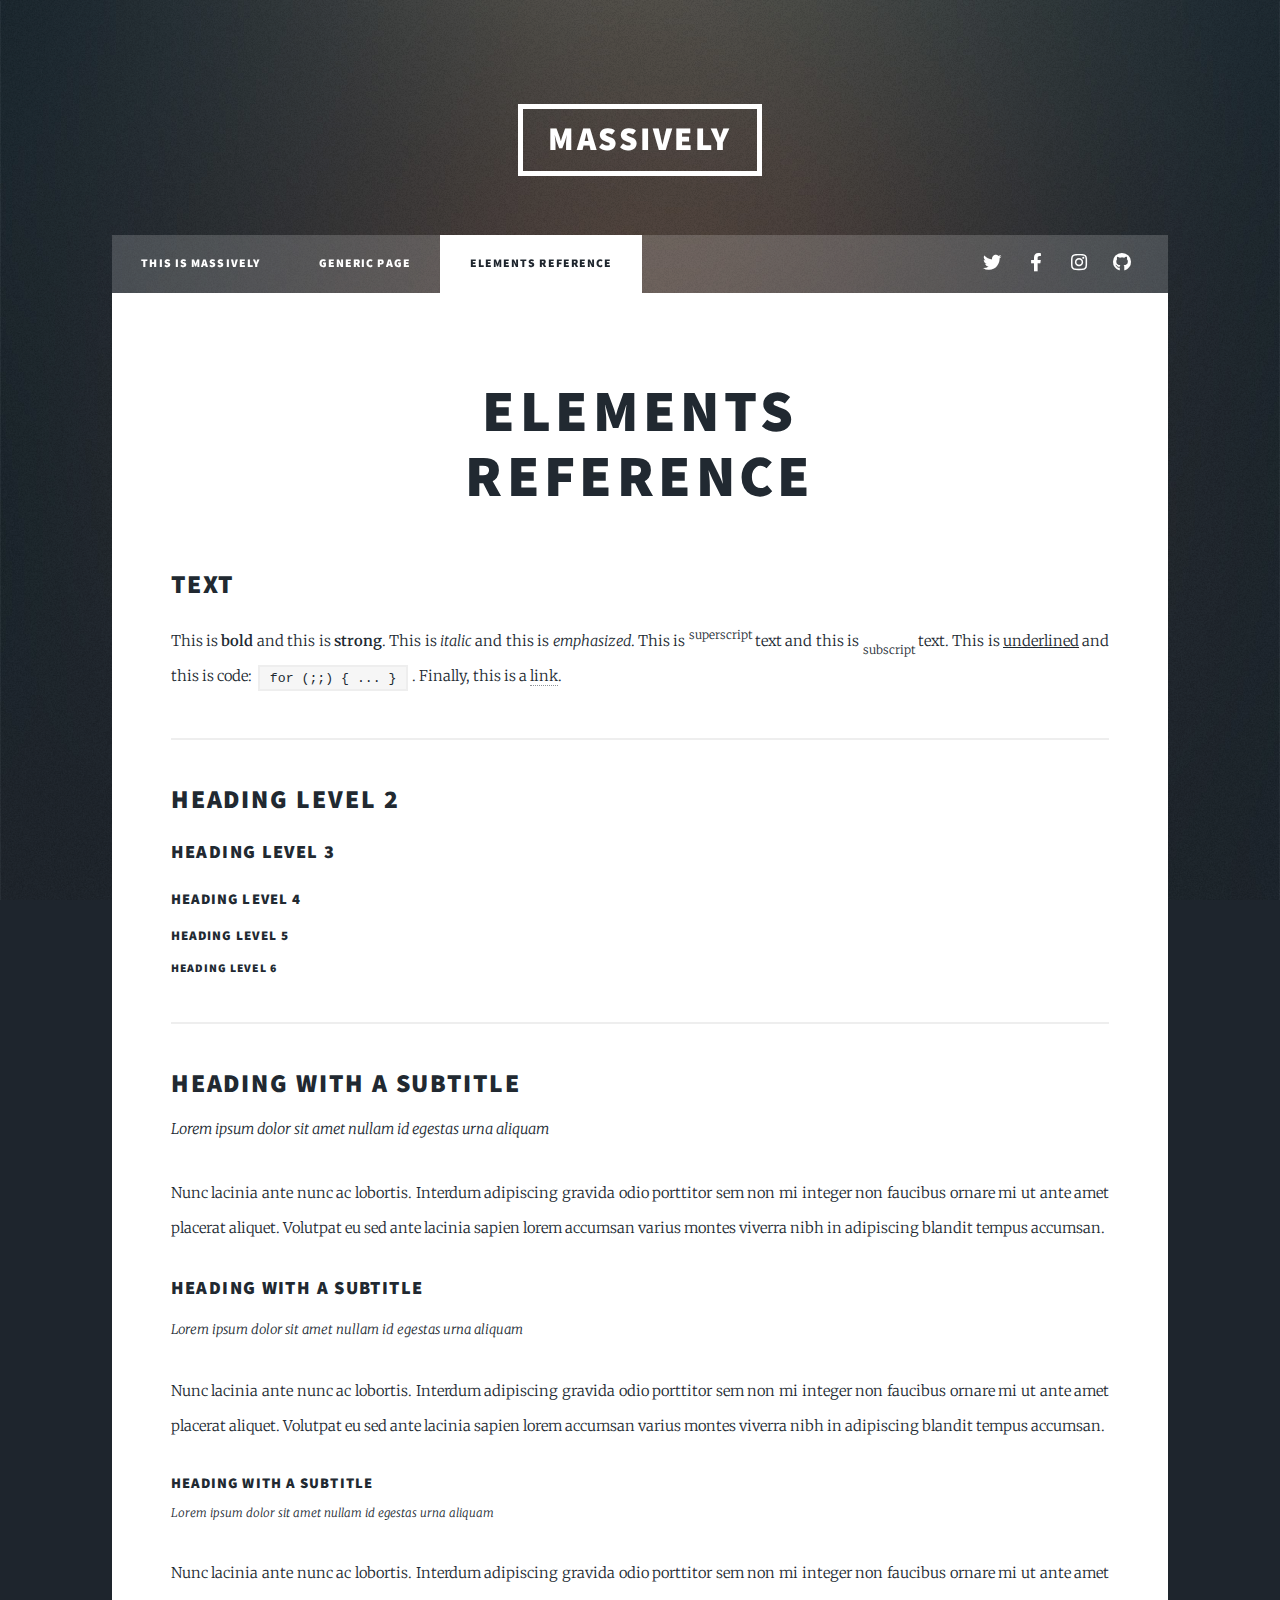
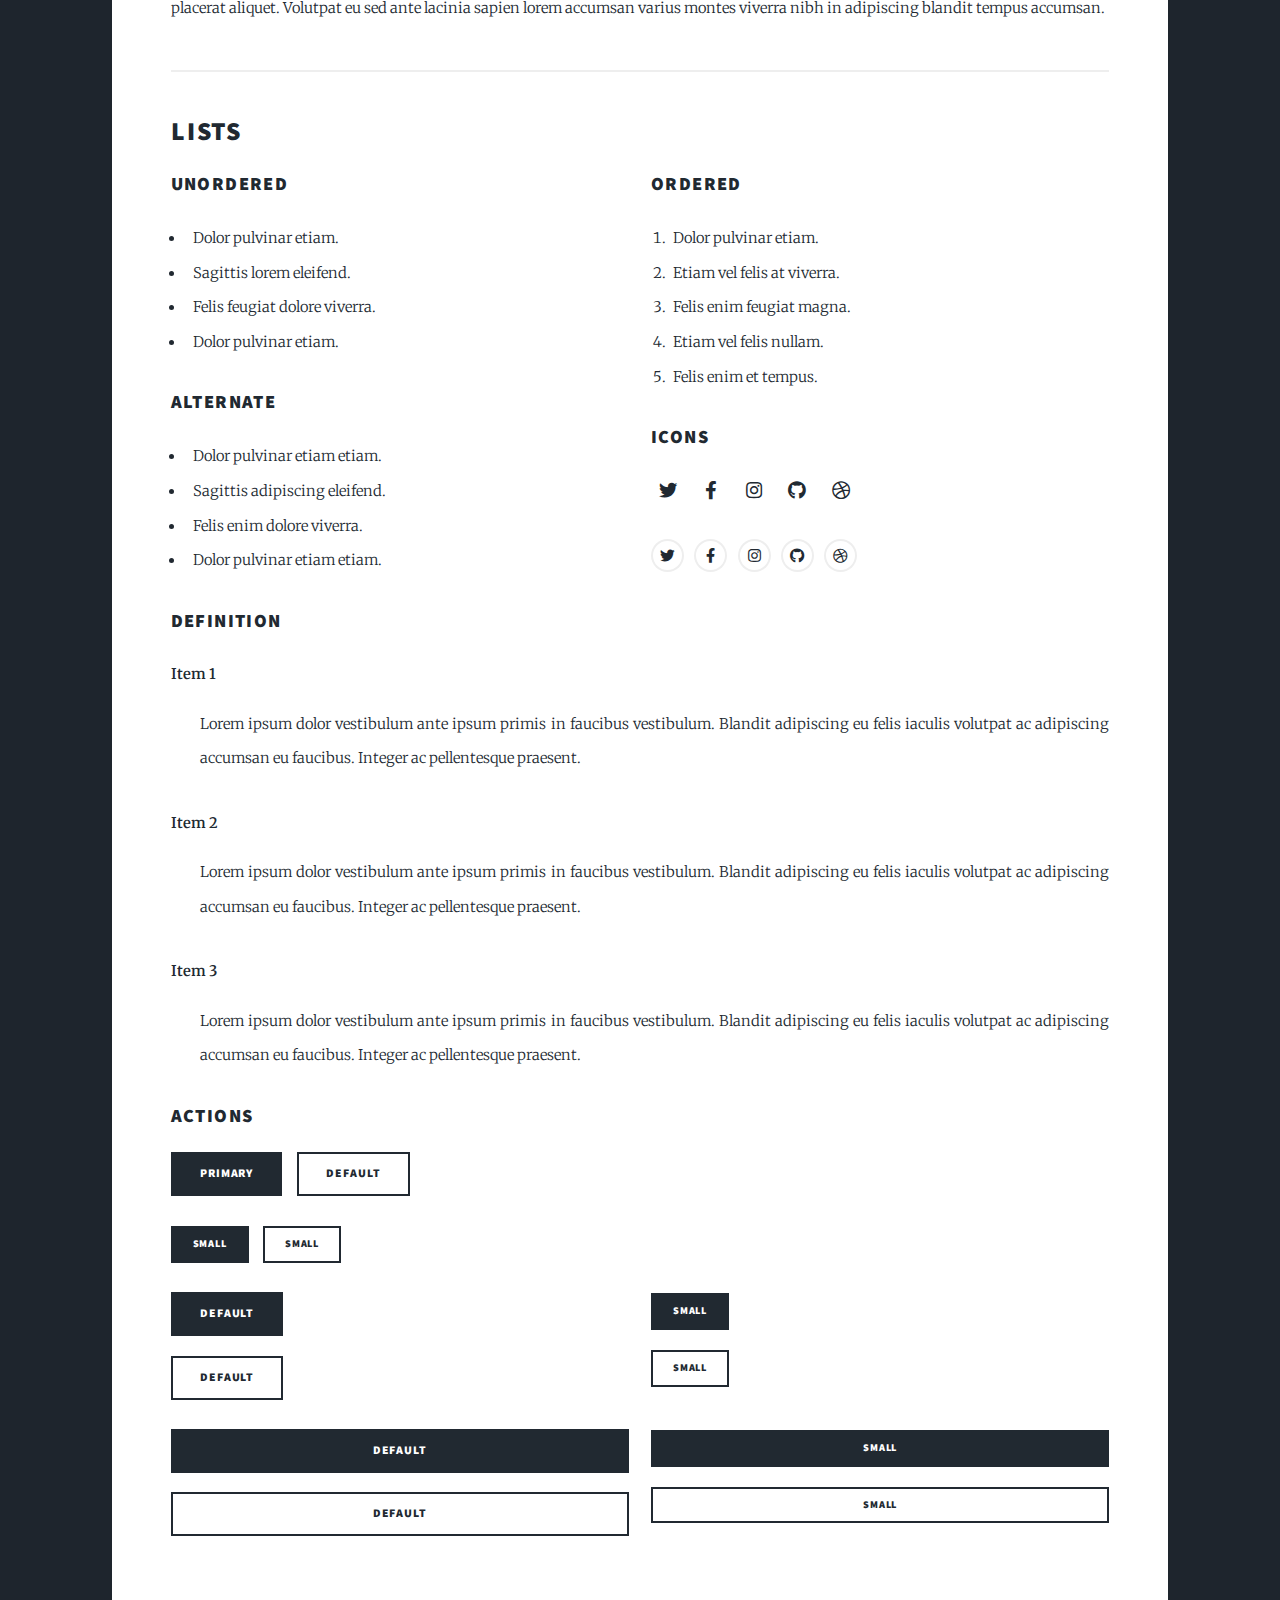
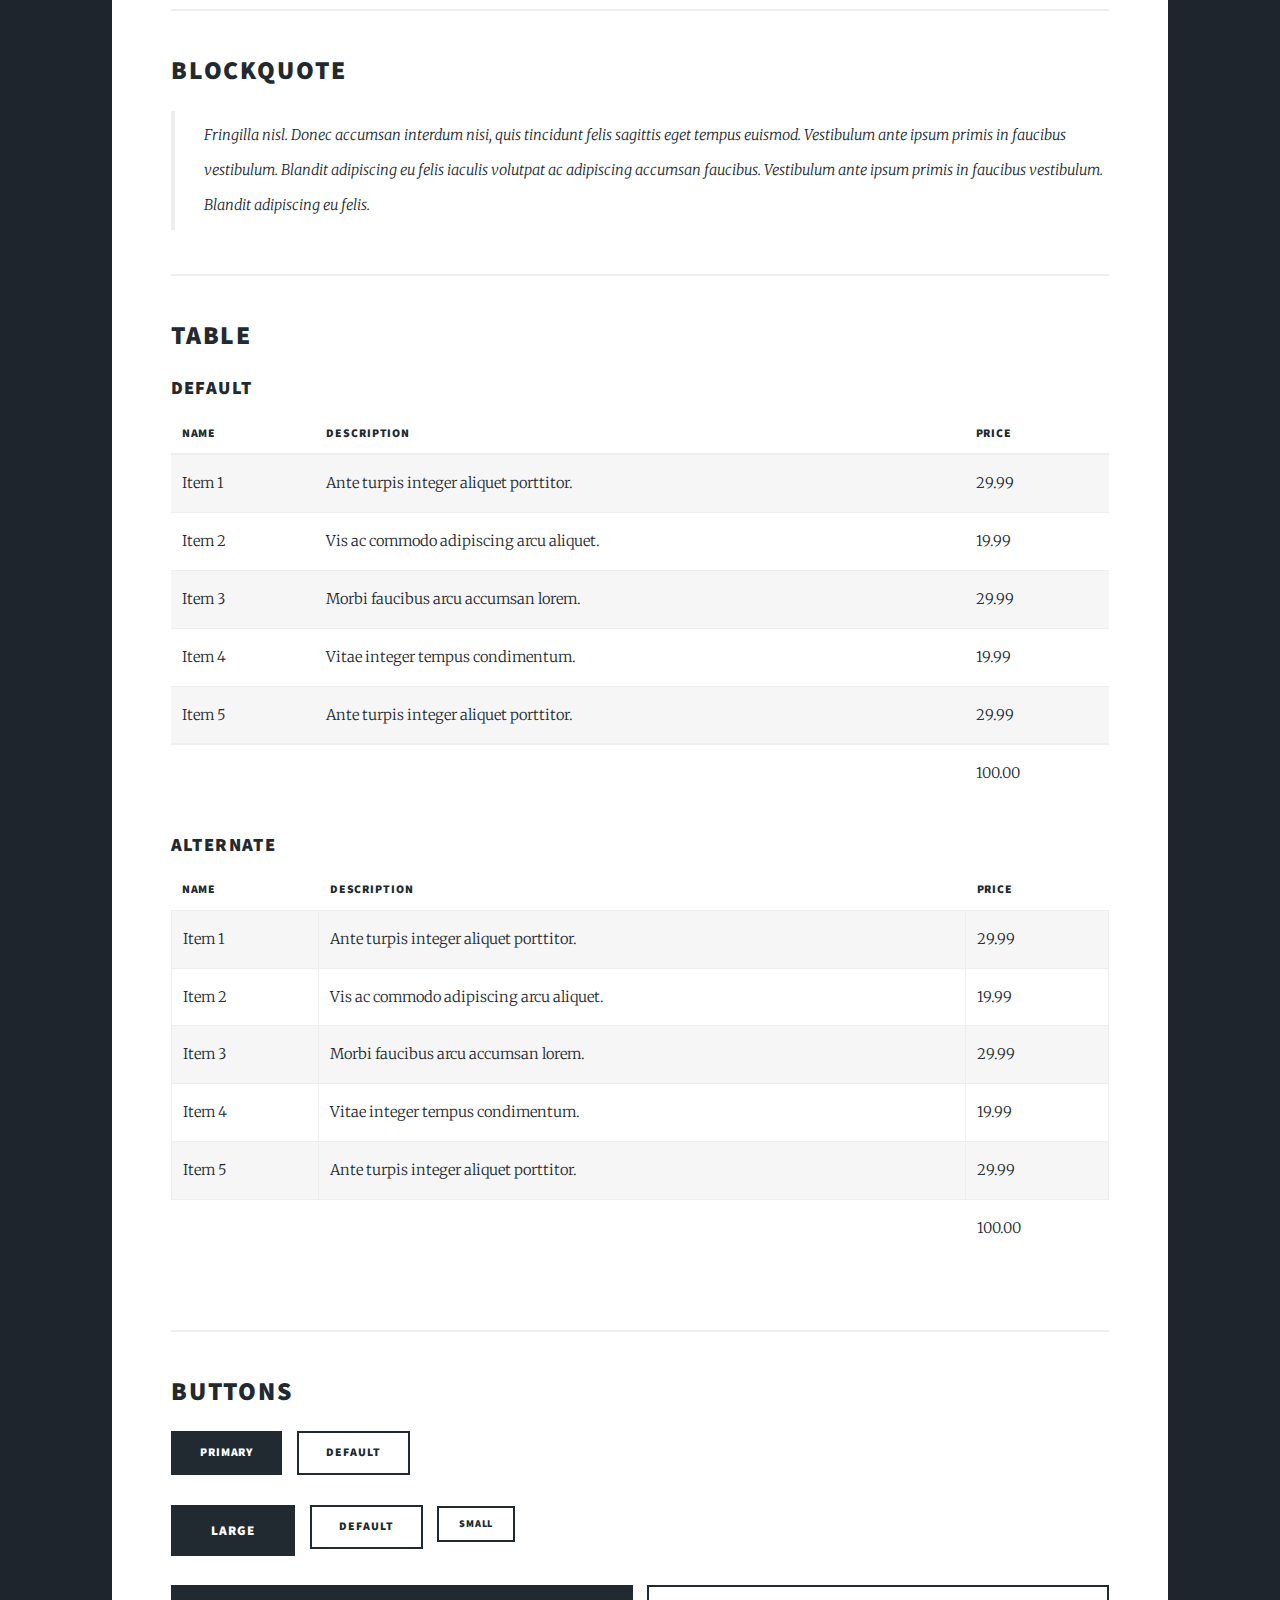
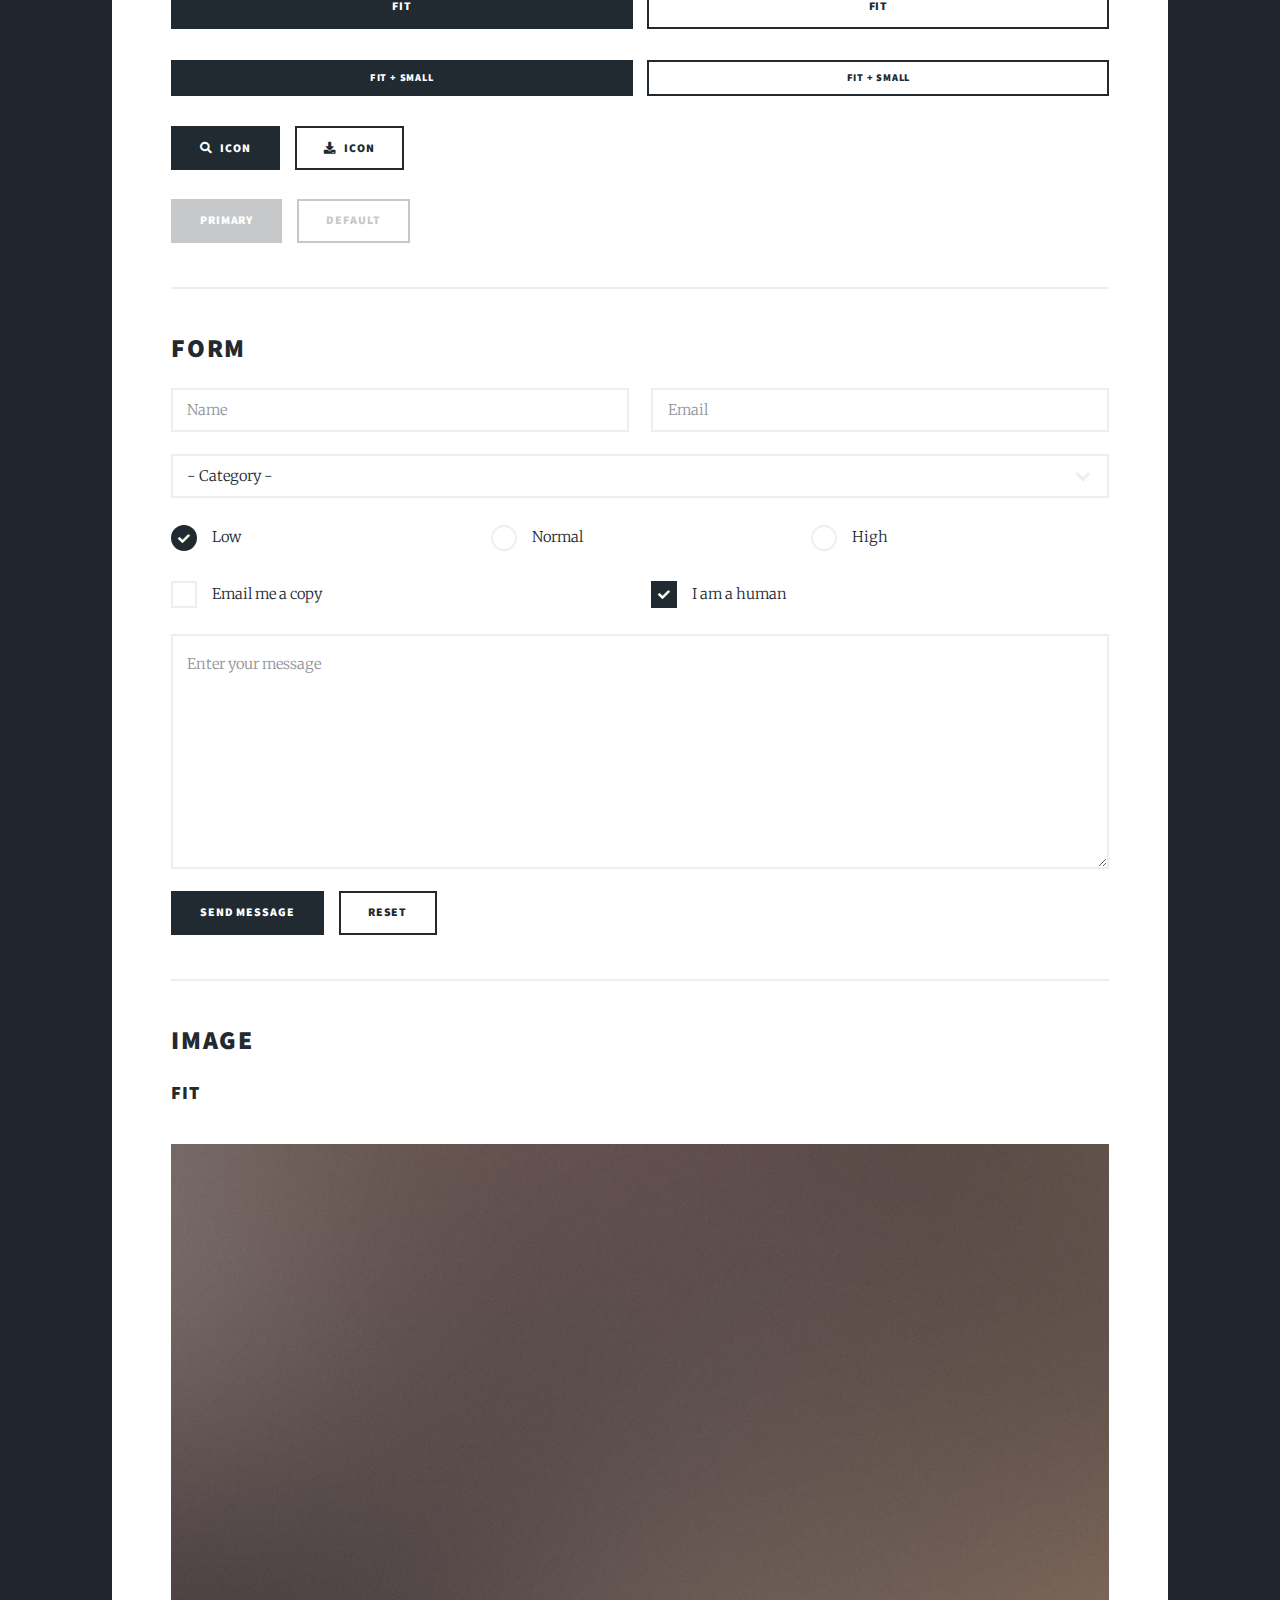
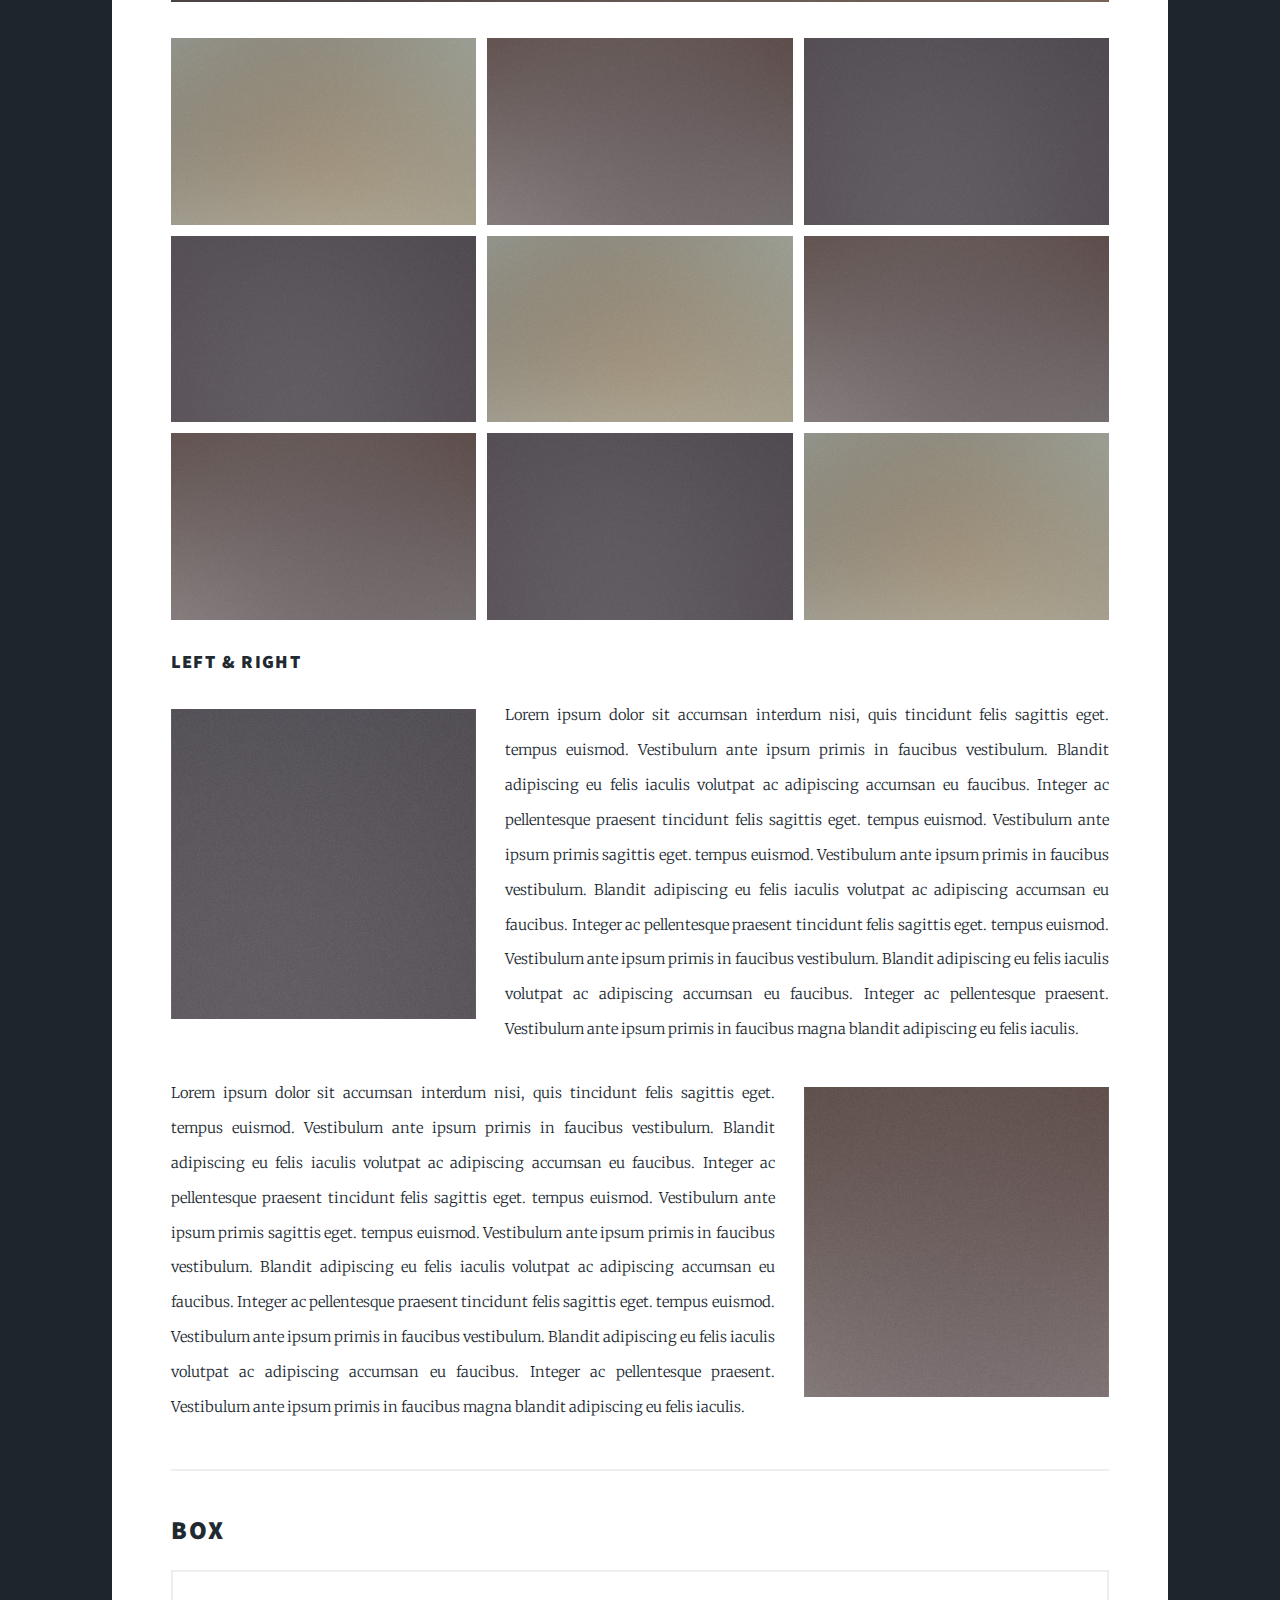
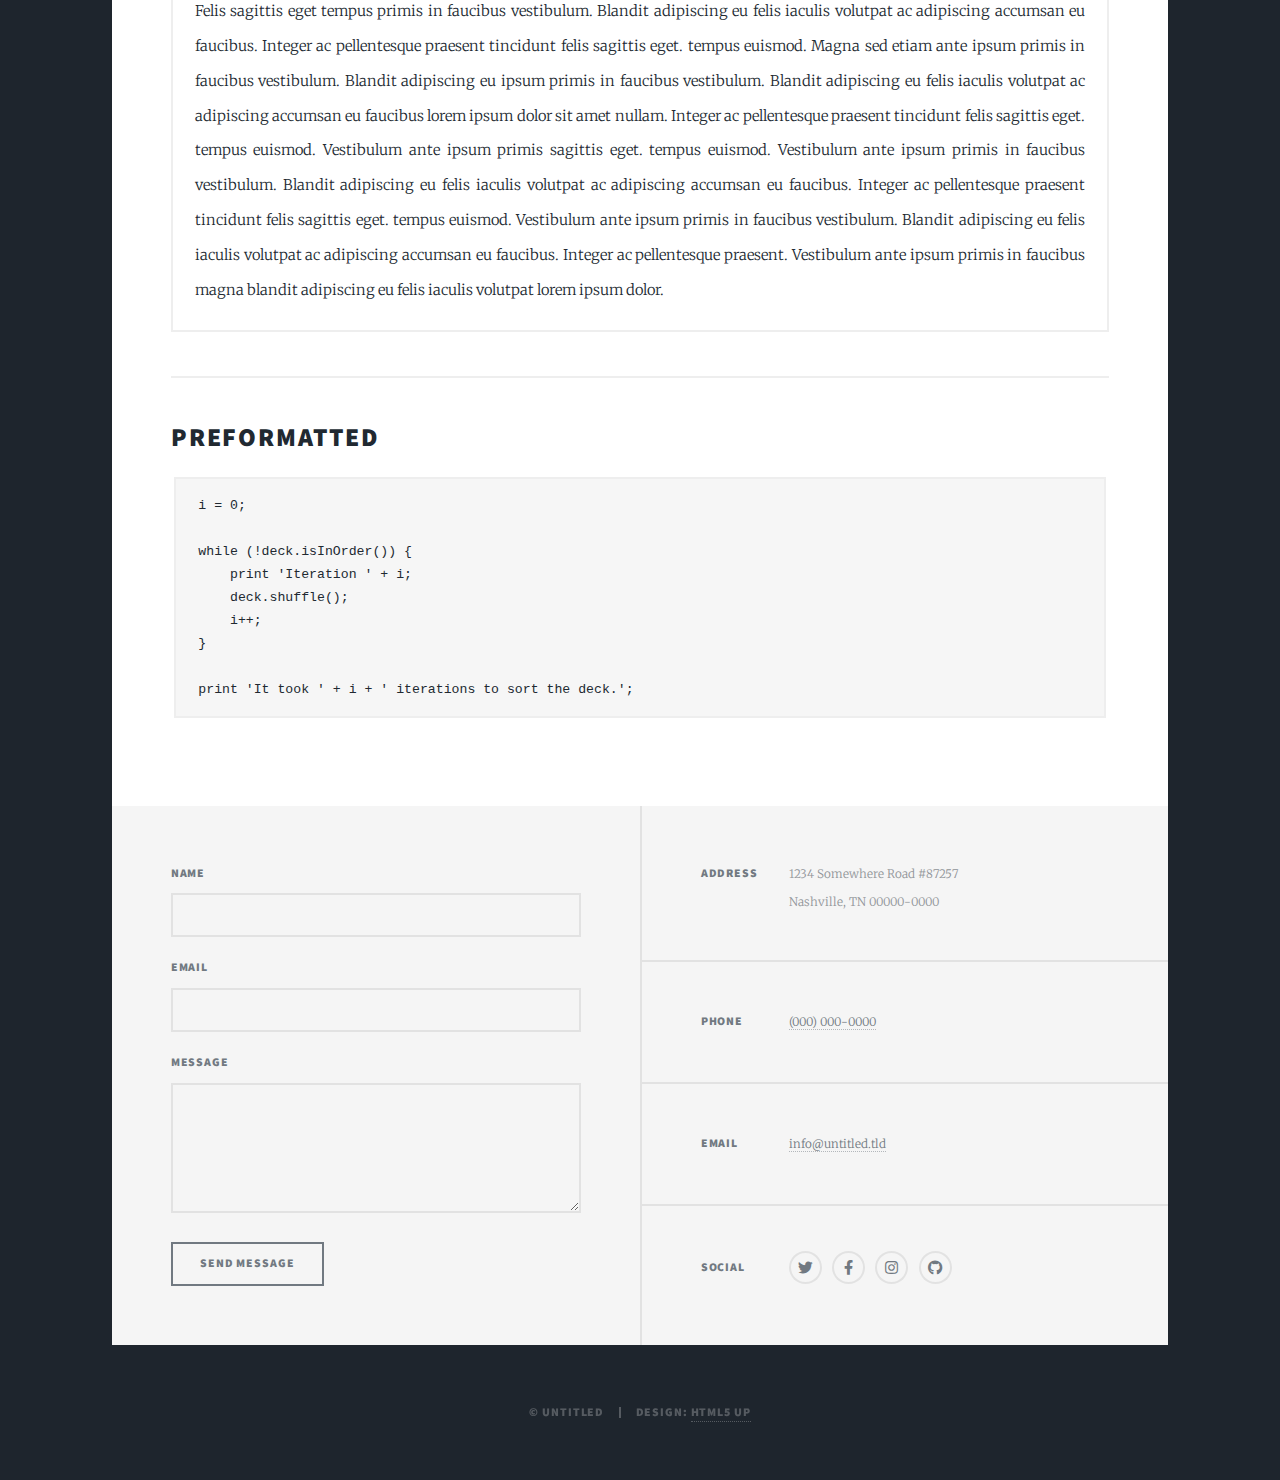
==== elements.html @ 56e0526f "Original commit" ====
<!DOCTYPE HTML>
<!--
	Massively by HTML5 UP
	html5up.net | @ajlkn
	Free for personal and commercial use under the CCA 3.0 license (html5up.net/license)
-->
<html>
	<head>
		<title>Elements Reference - Massively by HTML5 UP</title>
		<meta charset="utf-8" />
		<meta name="viewport" content="width=device-width, initial-scale=1, user-scalable=no" />
		<link rel="stylesheet" href="assets/css/main.css" />
		<noscript><link rel="stylesheet" href="assets/css/noscript.css" /></noscript>
	</head>
	<body class="is-preload">

		<!-- Wrapper -->
			<div id="wrapper">

				<!-- Header -->
					<header id="header">
						<a href="index.html" class="logo">Massively</a>
					</header>

				<!-- Nav -->
					<nav id="nav">
						<ul class="links">
							<li><a href="index.html">This is Massively</a></li>
							<li><a href="generic.html">Generic Page</a></li>
							<li class="active"><a href="elements.html">Elements Reference</a></li>
						</ul>
						<ul class="icons">
							<li><a href="#" class="icon brands fa-twitter"><span class="label">Twitter</span></a></li>
							<li><a href="#" class="icon brands fa-facebook-f"><span class="label">Facebook</span></a></li>
							<li><a href="#" class="icon brands fa-instagram"><span class="label">Instagram</span></a></li>
							<li><a href="#" class="icon brands fa-github"><span class="label">GitHub</span></a></li>
						</ul>
					</nav>

				<!-- Main -->
					<div id="main">

						<!-- Post -->
							<section class="post">
								<header class="major">
									<h1>Elements<br />
									Reference</h1>
								</header>

								<!-- Text stuff -->
									<h2>Text</h2>
									<p>This is <b>bold</b> and this is <strong>strong</strong>. This is <i>italic</i> and this is <em>emphasized</em>.
									This is <sup>superscript</sup> text and this is <sub>subscript</sub> text.
									This is <u>underlined</u> and this is code: <code>for (;;) { ... }</code>.
									Finally, this is a <a href="#">link</a>.</p>
									<hr />
									<h2>Heading Level 2</h2>
									<h3>Heading Level 3</h3>
									<h4>Heading Level 4</h4>
									<h5>Heading Level 5</h5>
									<h6>Heading Level 6</h6>
									<hr />
									<header>
										<h2>Heading with a Subtitle</h2>
										<p>Lorem ipsum dolor sit amet nullam id egestas urna aliquam</p>
									</header>
									<p>Nunc lacinia ante nunc ac lobortis. Interdum adipiscing gravida odio porttitor sem non mi integer non faucibus ornare mi ut ante amet placerat aliquet. Volutpat eu sed ante lacinia sapien lorem accumsan varius montes viverra nibh in adipiscing blandit tempus accumsan.</p>
									<header>
										<h3>Heading with a Subtitle</h3>
										<p>Lorem ipsum dolor sit amet nullam id egestas urna aliquam</p>
									</header>
									<p>Nunc lacinia ante nunc ac lobortis. Interdum adipiscing gravida odio porttitor sem non mi integer non faucibus ornare mi ut ante amet placerat aliquet. Volutpat eu sed ante lacinia sapien lorem accumsan varius montes viverra nibh in adipiscing blandit tempus accumsan.</p>
									<header>
										<h4>Heading with a Subtitle</h4>
										<p>Lorem ipsum dolor sit amet nullam id egestas urna aliquam</p>
									</header>
									<p>Nunc lacinia ante nunc ac lobortis. Interdum adipiscing gravida odio porttitor sem non mi integer non faucibus ornare mi ut ante amet placerat aliquet. Volutpat eu sed ante lacinia sapien lorem accumsan varius montes viverra nibh in adipiscing blandit tempus accumsan.</p>

									<hr />

								<!-- Lists -->
									<h2>Lists</h2>
									<div class="row">
										<div class="col-6 col-12-small">

											<h3>Unordered</h3>
											<ul>
												<li>Dolor pulvinar etiam.</li>
												<li>Sagittis lorem eleifend.</li>
												<li>Felis feugiat dolore viverra.</li>
												<li>Dolor pulvinar etiam.</li>
											</ul>

											<h3>Alternate</h3>
											<ul class="alt">
												<li>Dolor pulvinar etiam etiam.</li>
												<li>Sagittis adipiscing eleifend.</li>
												<li>Felis enim dolore viverra.</li>
												<li>Dolor pulvinar etiam etiam.</li>
											</ul>

										</div>
										<div class="col-6 col-12-small">

											<h3>Ordered</h3>
											<ol>
												<li>Dolor pulvinar etiam.</li>
												<li>Etiam vel felis at viverra.</li>
												<li>Felis enim feugiat magna.</li>
												<li>Etiam vel felis nullam.</li>
												<li>Felis enim et tempus.</li>
											</ol>

											<h3>Icons</h3>
											<ul class="icons">
												<li><a href="#" class="icon brands fa-twitter"><span class="label">Twitter</span></a></li>
												<li><a href="#" class="icon brands fa-facebook-f"><span class="label">Facebook</span></a></li>
												<li><a href="#" class="icon brands fa-instagram"><span class="label">Instagram</span></a></li>
												<li><a href="#" class="icon brands fa-github"><span class="label">Github</span></a></li>
												<li><a href="#" class="icon brands fa-dribbble"><span class="label">Dribbble</span></a></li>
											</ul>
											<ul class="icons alt">
												<li><a href="#" class="icon brands alt fa-twitter"><span class="label">Twitter</span></a></li>
												<li><a href="#" class="icon brands alt fa-facebook-f"><span class="label">Facebook</span></a></li>
												<li><a href="#" class="icon brands alt fa-instagram"><span class="label">Instagram</span></a></li>
												<li><a href="#" class="icon brands alt fa-github"><span class="label">Github</span></a></li>
												<li><a href="#" class="icon brands alt fa-dribbble"><span class="label">Dribbble</span></a></li>
											</ul>

										</div>
									</div>
									<h3>Definition</h3>
									<dl>
										<dt>Item 1</dt>
										<dd>
											<p>Lorem ipsum dolor vestibulum ante ipsum primis in faucibus vestibulum. Blandit adipiscing eu felis iaculis volutpat ac adipiscing accumsan eu faucibus. Integer ac pellentesque praesent.</p>
										</dd>
										<dt>Item 2</dt>
										<dd>
											<p>Lorem ipsum dolor vestibulum ante ipsum primis in faucibus vestibulum. Blandit adipiscing eu felis iaculis volutpat ac adipiscing accumsan eu faucibus. Integer ac pellentesque praesent.</p>
										</dd>
										<dt>Item 3</dt>
										<dd>
											<p>Lorem ipsum dolor vestibulum ante ipsum primis in faucibus vestibulum. Blandit adipiscing eu felis iaculis volutpat ac adipiscing accumsan eu faucibus. Integer ac pellentesque praesent.</p>
										</dd>
									</dl>

									<h3>Actions</h3>
									<ul class="actions">
										<li><a href="#" class="button primary">Primary</a></li>
										<li><a href="#" class="button">Default</a></li>
									</ul>
									<ul class="actions small">
										<li><a href="#" class="button primary small">Small</a></li>
										<li><a href="#" class="button small">Small</a></li>
									</ul>
									<div class="row">
										<div class="col-6 col-12-small">
											<ul class="actions stacked">
												<li><a href="#" class="button primary">Default</a></li>
												<li><a href="#" class="button">Default</a></li>
											</ul>
										</div>
										<div class="col-6 col-12-small">
											<ul class="actions stacked">
												<li><a href="#" class="button primary small">Small</a></li>
												<li><a href="#" class="button small">Small</a></li>
											</ul>
										</div>
									</div>
									<div class="row">
										<div class="col-6 col-12-small">
											<ul class="actions stacked">
												<li><a href="#" class="button primary fit">Default</a></li>
												<li><a href="#" class="button fit">Default</a></li>
											</ul>
										</div>
										<div class="col-6 col-12-small">
											<ul class="actions stacked">
												<li><a href="#" class="button primary small fit">Small</a></li>
												<li><a href="#" class="button small fit">Small</a></li>
											</ul>
										</div>
									</div>

									<hr />

								<!-- Blockquote -->
									<h2>Blockquote</h2>
									<blockquote>Fringilla nisl. Donec accumsan interdum nisi, quis tincidunt felis sagittis eget tempus euismod. Vestibulum ante ipsum primis in faucibus vestibulum. Blandit adipiscing eu felis iaculis volutpat ac adipiscing accumsan faucibus. Vestibulum ante ipsum primis in faucibus vestibulum. Blandit adipiscing eu felis.</blockquote>

									<hr />

								<!-- Table -->
									<h2>Table</h2>

									<h3>Default</h3>
									<div class="table-wrapper">
										<table>
											<thead>
												<tr>
													<th>Name</th>
													<th>Description</th>
													<th>Price</th>
												</tr>
											</thead>
											<tbody>
												<tr>
													<td>Item 1</td>
													<td>Ante turpis integer aliquet porttitor.</td>
													<td>29.99</td>
												</tr>
												<tr>
													<td>Item 2</td>
													<td>Vis ac commodo adipiscing arcu aliquet.</td>
													<td>19.99</td>
												</tr>
												<tr>
													<td>Item 3</td>
													<td> Morbi faucibus arcu accumsan lorem.</td>
													<td>29.99</td>
												</tr>
												<tr>
													<td>Item 4</td>
													<td>Vitae integer tempus condimentum.</td>
													<td>19.99</td>
												</tr>
												<tr>
													<td>Item 5</td>
													<td>Ante turpis integer aliquet porttitor.</td>
													<td>29.99</td>
												</tr>
											</tbody>
											<tfoot>
												<tr>
													<td colspan="2"></td>
													<td>100.00</td>
												</tr>
											</tfoot>
										</table>
									</div>

									<h3>Alternate</h3>
									<div class="table-wrapper">
										<table class="alt">
											<thead>
												<tr>
													<th>Name</th>
													<th>Description</th>
													<th>Price</th>
												</tr>
											</thead>
											<tbody>
												<tr>
													<td>Item 1</td>
													<td>Ante turpis integer aliquet porttitor.</td>
													<td>29.99</td>
												</tr>
												<tr>
													<td>Item 2</td>
													<td>Vis ac commodo adipiscing arcu aliquet.</td>
													<td>19.99</td>
												</tr>
												<tr>
													<td>Item 3</td>
													<td> Morbi faucibus arcu accumsan lorem.</td>
													<td>29.99</td>
												</tr>
												<tr>
													<td>Item 4</td>
													<td>Vitae integer tempus condimentum.</td>
													<td>19.99</td>
												</tr>
												<tr>
													<td>Item 5</td>
													<td>Ante turpis integer aliquet porttitor.</td>
													<td>29.99</td>
												</tr>
											</tbody>
											<tfoot>
												<tr>
													<td colspan="2"></td>
													<td>100.00</td>
												</tr>
											</tfoot>
										</table>
									</div>

									<hr />

								<!-- Buttons -->
									<h2>Buttons</h2>
									<ul class="actions">
										<li><a href="#" class="button primary">Primary</a></li>
										<li><a href="#" class="button">Default</a></li>
									</ul>
									<ul class="actions">
										<li><a href="#" class="button primary large">Large</a></li>
										<li><a href="#" class="button">Default</a></li>
										<li><a href="#" class="button small">Small</a></li>
									</ul>
									<ul class="actions fit">
										<li><a href="#" class="button primary fit">Fit</a></li>
										<li><a href="#" class="button fit">Fit</a></li>
									</ul>
									<ul class="actions fit small">
										<li><a href="#" class="button primary fit small">Fit + Small</a></li>
										<li><a href="#" class="button fit small">Fit + Small</a></li>
									</ul>
									<ul class="actions">
										<li><a href="#" class="button primary icon solid fa-search">Icon</a></li>
										<li><a href="#" class="button icon solid fa-download">Icon</a></li>
									</ul>
									<ul class="actions">
										<li><span class="button primary disabled">Primary</span></li>
										<li><span class="button disabled">Default</span></li>
									</ul>

									<hr />

								<!-- Form -->
									<h2>Form</h2>

									<form method="post" action="#">
										<div class="row gtr-uniform">
											<div class="col-6 col-12-xsmall">
												<input type="text" name="demo-name" id="demo-name" value="" placeholder="Name" />
											</div>
											<div class="col-6 col-12-xsmall">
												<input type="email" name="demo-email" id="demo-email" value="" placeholder="Email" />
											</div>
											<!-- Break -->
											<div class="col-12">
												<select name="demo-category" id="demo-category">
													<option value="">- Category -</option>
													<option value="1">Manufacturing</option>
													<option value="1">Shipping</option>
													<option value="1">Administration</option>
													<option value="1">Human Resources</option>
												</select>
											</div>
											<!-- Break -->
											<div class="col-4 col-12-small">
												<input type="radio" id="demo-priority-low" name="demo-priority" checked>
												<label for="demo-priority-low">Low</label>
											</div>
											<div class="col-4 col-12-small">
												<input type="radio" id="demo-priority-normal" name="demo-priority">
												<label for="demo-priority-normal">Normal</label>
											</div>
											<div class="col-4 col-12-small">
												<input type="radio" id="demo-priority-high" name="demo-priority">
												<label for="demo-priority-high">High</label>
											</div>
											<!-- Break -->
											<div class="col-6 col-12-small">
												<input type="checkbox" id="demo-copy" name="demo-copy">
												<label for="demo-copy">Email me a copy</label>
											</div>
											<div class="col-6 col-12-small">
												<input type="checkbox" id="demo-human" name="demo-human" checked>
												<label for="demo-human">I am a human</label>
											</div>
											<!-- Break -->
											<div class="col-12">
												<textarea name="demo-message" id="demo-message" placeholder="Enter your message" rows="6"></textarea>
											</div>
											<!-- Break -->
											<div class="col-12">
												<ul class="actions">
													<li><input type="submit" value="Send Message" class="primary" /></li>
													<li><input type="reset" value="Reset" /></li>
												</ul>
											</div>
										</div>
									</form>

									<hr />

								<!-- Image -->
									<h2>Image</h2>

									<h3>Fit</h3>
									<span class="image fit"><img src="images/pic01.jpg" alt="" /></span>
									<div class="box alt">
										<div class="row gtr-50 gtr-uniform">
											<div class="col-4"><span class="image fit"><img src="images/pic02.jpg" alt="" /></span></div>
											<div class="col-4"><span class="image fit"><img src="images/pic03.jpg" alt="" /></span></div>
											<div class="col-4"><span class="image fit"><img src="images/pic04.jpg" alt="" /></span></div>
											<!-- Break -->
											<div class="col-4"><span class="image fit"><img src="images/pic04.jpg" alt="" /></span></div>
											<div class="col-4"><span class="image fit"><img src="images/pic02.jpg" alt="" /></span></div>
											<div class="col-4"><span class="image fit"><img src="images/pic03.jpg" alt="" /></span></div>
											<!-- Break -->
											<div class="col-4"><span class="image fit"><img src="images/pic03.jpg" alt="" /></span></div>
											<div class="col-4"><span class="image fit"><img src="images/pic04.jpg" alt="" /></span></div>
											<div class="col-4"><span class="image fit"><img src="images/pic02.jpg" alt="" /></span></div>
										</div>
									</div>

									<h3>Left &amp; Right</h3>
									<p><span class="image left"><img src="images/pic08.jpg" alt="" /></span>Lorem ipsum dolor sit accumsan interdum nisi, quis tincidunt felis sagittis eget. tempus euismod. Vestibulum ante ipsum primis in faucibus vestibulum. Blandit adipiscing eu felis iaculis volutpat ac adipiscing accumsan eu faucibus. Integer ac pellentesque praesent tincidunt felis sagittis eget. tempus euismod. Vestibulum ante ipsum primis sagittis eget. tempus euismod. Vestibulum ante ipsum primis in faucibus vestibulum. Blandit adipiscing eu felis iaculis volutpat ac adipiscing accumsan eu faucibus. Integer ac pellentesque praesent tincidunt felis sagittis eget. tempus euismod. Vestibulum ante ipsum primis in faucibus vestibulum. Blandit adipiscing eu felis iaculis volutpat ac adipiscing accumsan eu faucibus. Integer ac pellentesque praesent. Vestibulum ante ipsum primis in faucibus magna blandit adipiscing eu felis iaculis.</p>
									<p><span class="image right"><img src="images/pic09.jpg" alt="" /></span>Lorem ipsum dolor sit accumsan interdum nisi, quis tincidunt felis sagittis eget. tempus euismod. Vestibulum ante ipsum primis in faucibus vestibulum. Blandit adipiscing eu felis iaculis volutpat ac adipiscing accumsan eu faucibus. Integer ac pellentesque praesent tincidunt felis sagittis eget. tempus euismod. Vestibulum ante ipsum primis sagittis eget. tempus euismod. Vestibulum ante ipsum primis in faucibus vestibulum. Blandit adipiscing eu felis iaculis volutpat ac adipiscing accumsan eu faucibus. Integer ac pellentesque praesent tincidunt felis sagittis eget. tempus euismod. Vestibulum ante ipsum primis in faucibus vestibulum. Blandit adipiscing eu felis iaculis volutpat ac adipiscing accumsan eu faucibus. Integer ac pellentesque praesent. Vestibulum ante ipsum primis in faucibus magna blandit adipiscing eu felis iaculis.</p>

									<hr />

								<!-- Box -->
									<h2>Box</h2>
									<div class="box">
										<p>Felis sagittis eget tempus primis in faucibus vestibulum. Blandit adipiscing eu felis iaculis volutpat ac adipiscing accumsan eu faucibus. Integer ac pellentesque praesent tincidunt felis sagittis eget. tempus euismod. Magna sed etiam ante ipsum primis in faucibus vestibulum. Blandit adipiscing eu ipsum primis in faucibus vestibulum. Blandit adipiscing eu felis iaculis volutpat ac adipiscing accumsan eu faucibus lorem ipsum dolor sit amet nullam. Integer ac pellentesque praesent tincidunt felis sagittis eget. tempus euismod. Vestibulum ante ipsum primis sagittis eget. tempus euismod. Vestibulum ante ipsum primis in faucibus vestibulum. Blandit adipiscing eu felis iaculis volutpat ac adipiscing accumsan eu faucibus. Integer ac pellentesque praesent tincidunt felis sagittis eget. tempus euismod. Vestibulum ante ipsum primis in faucibus vestibulum. Blandit adipiscing eu felis iaculis volutpat ac adipiscing accumsan eu faucibus. Integer ac pellentesque praesent. Vestibulum ante ipsum primis in faucibus magna blandit adipiscing eu felis iaculis volutpat lorem ipsum dolor.</p>
									</div>

									<hr />

								<!-- Preformatted Code -->
									<h2>Preformatted</h2>
									<pre><code>i = 0;

while (!deck.isInOrder()) {
    print 'Iteration ' + i;
    deck.shuffle();
    i++;
}

print 'It took ' + i + ' iterations to sort the deck.';
</code></pre>

							</section>

					</div>

				<!-- Footer -->
					<footer id="footer">
						<section>
							<form method="post" action="#">
								<div class="fields">
									<div class="field">
										<label for="name">Name</label>
										<input type="text" name="name" id="name" />
									</div>
									<div class="field">
										<label for="email">Email</label>
										<input type="text" name="email" id="email" />
									</div>
									<div class="field">
										<label for="message">Message</label>
										<textarea name="message" id="message" rows="3"></textarea>
									</div>
								</div>
								<ul class="actions">
									<li><input type="submit" value="Send Message" /></li>
								</ul>
							</form>
						</section>
						<section class="split contact">
							<section class="alt">
								<h3>Address</h3>
								<p>1234 Somewhere Road #87257<br />
								Nashville, TN 00000-0000</p>
							</section>
							<section>
								<h3>Phone</h3>
								<p><a href="#">(000) 000-0000</a></p>
							</section>
							<section>
								<h3>Email</h3>
								<p><a href="#">info@untitled.tld</a></p>
							</section>
							<section>
								<h3>Social</h3>
								<ul class="icons alt">
									<li><a href="#" class="icon brands alt fa-twitter"><span class="label">Twitter</span></a></li>
									<li><a href="#" class="icon brands alt fa-facebook-f"><span class="label">Facebook</span></a></li>
									<li><a href="#" class="icon brands alt fa-instagram"><span class="label">Instagram</span></a></li>
									<li><a href="#" class="icon brands alt fa-github"><span class="label">GitHub</span></a></li>
								</ul>
							</section>
						</section>
					</footer>

				<!-- Copyright -->
					<div id="copyright">
						<ul><li>&copy; Untitled</li><li>Design: <a href="https://html5up.net">HTML5 UP</a></li></ul>
					</div>

			</div>

		<!-- Scripts -->
			<script src="assets/js/jquery.min.js"></script>
			<script src="assets/js/jquery.scrollex.min.js"></script>
			<script src="assets/js/jquery.scrolly.min.js"></script>
			<script src="assets/js/browser.min.js"></script>
			<script src="assets/js/breakpoints.min.js"></script>
			<script src="assets/js/util.js"></script>
			<script src="assets/js/main.js"></script>

	</body>
</html>
---- assets/css/main.css ----
@import url(fontawesome-all.min.css);
@import url("https://fonts.googleapis.com/css?family=Merriweather:300,700,300italic,700italic|Source+Sans+Pro:900");

/*
	Massively by HTML5 UP
	html5up.net | @ajlkn
	Free for personal and commercial use under the CCA 3.0 license (html5up.net/license)
*/

html, body, div, span, applet, object,
iframe, h1, h2, h3, h4, h5, h6, p, blockquote,
pre, a, abbr, acronym, address, big, cite,
code, del, dfn, em, img, ins, kbd, q, s, samp,
small, strike, strong, sub, sup, tt, var, b,
u, i, center, dl, dt, dd, ol, ul, li, fieldset,
form, label, legend, table, caption, tbody,
tfoot, thead, tr, th, td, article, aside,
canvas, details, embed, figure, figcaption,
footer, header, hgroup, menu, nav, output, ruby,
section, summary, time, mark, audio, video {
	margin: 0;
	padding: 0;
	border: 0;
	font-size: 100%;
	font: inherit;
	vertical-align: baseline;}

article, aside, details, figcaption, figure,
footer, header, hgroup, menu, nav, section {
	display: block;}

body {
	line-height: 1;
}

ol, ul {
	list-style: none;
}

blockquote, q {
	quotes: none;
}

	blockquote:before, blockquote:after, q:before, q:after {
		content: '';
		content: none;
	}

table {
	border-collapse: collapse;
	border-spacing: 0;
}

body {
	-webkit-text-size-adjust: none;
}

mark {
	background-color: transparent;
	color: inherit;
}

input::-moz-focus-inner {
	border: 0;
	padding: 0;
}

input, select, textarea {
	-moz-appearance: none;
	-webkit-appearance: none;
	-ms-appearance: none;
	appearance: none;
}

/* Basic */

	@-ms-viewport {
		width: device-width;
	}

	body {
		-ms-overflow-style: scrollbar;
	}

	@media screen and (max-width: 480px) {

		html, body {
			min-width: 320px;
		}

	}

	html {
		box-sizing: border-box;
	}

	*, *:before, *:after {
		box-sizing: inherit;
	}

	body {
		background-color: #1e252d;
	}

		body.is-preload *, body.is-preload *:before, body.is-preload *:after {
			-moz-animation: none !important;
			-webkit-animation: none !important;
			-ms-animation: none !important;
			animation: none !important;
			-moz-transition: none !important;
			-webkit-transition: none !important;
			-ms-transition: none !important;
			transition: none !important;
		}

/* Type */

	html {
		font-size: 16pt;
	}

		@media screen and (max-width: 1680px) {

			html {
				font-size: 12pt;
			}

		}

		@media screen and (max-width: 1280px) {

			html {
				font-size: 11pt;
			}

		}

		@media screen and (max-width: 360px) {

			html {
				font-size: 10pt;
			}

		}

	body {
		color: #212931;
	}

	body, input, select, textarea {
		font-family: "Merriweather", Georgia, serif;
		font-weight: 300;
		font-size: 1rem;
		line-height: 2.375;
	}

	a {
		-moz-transition: color 0.2s ease-in-out, background-color 0.2s ease-in-out, border-color 0.2s ease-in-out, box-shadow 0.2s ease-in-out;
		-webkit-transition: color 0.2s ease-in-out, background-color 0.2s ease-in-out, border-color 0.2s ease-in-out, box-shadow 0.2s ease-in-out;
		-ms-transition: color 0.2s ease-in-out, background-color 0.2s ease-in-out, border-color 0.2s ease-in-out, box-shadow 0.2s ease-in-out;
		transition: color 0.2s ease-in-out, background-color 0.2s ease-in-out, border-color 0.2s ease-in-out, box-shadow 0.2s ease-in-out;
		border-bottom: dotted 1px;
		text-decoration: none;
	}

		a:hover {
			border-bottom-color: transparent;
		}

	strong, b {
		font-weight: 600;
	}

	em, i {
		font-style: italic;
	}

	p {
		text-align: justify;
		margin: 0 0 2rem 0;
	}

	h1, h2, h3, h4, h5, h6 {
		font-family: "Source Sans Pro", Helvetica, sans-serif;
		font-weight: 900;
		line-height: 1.5;
		letter-spacing: 0.075em;
		text-transform: uppercase;
		margin: 0 0 1rem 0;
	}

		h1 a, h2 a, h3 a, h4 a, h5 a, h6 a {
			border-bottom: 0;
			color: inherit;
			text-decoration: none;
		}

	h1 {
		font-size: 4rem;
		line-height: 1.1;
		margin: 0 0 2rem 0;
	}

	h2 {
		font-size: 1.75rem;
		line-height: 1.3;
		margin: 0 0 1.5rem 0;
	}

	h3 {
		font-size: 1.25rem;
		margin: 0 0 1.5rem 0;
	}

	h4 {
		font-size: 1rem;
	}

	h5 {
		font-size: 0.9rem;
	}

	h6 {
		font-size: 0.8rem;
	}

	sub {
		font-size: 0.8rem;
		position: relative;
		top: 0.5rem;
	}

	sup {
		font-size: 0.8rem;
		position: relative;
		top: -0.5rem;
	}

	blockquote {
		border-left: solid 4px;
		font-style: italic;
		margin: 0 0 2rem 0;
		padding: 0.5rem 0 0.5rem 2rem;
	}

	code {
		border: solid 2px;
		font-family: "Courier New", monospace;
		font-size: 0.9rem;
		margin: 0 0.25rem;
		padding: 0.25rem 0.65rem;
	}

	pre {
		-webkit-overflow-scrolling: touch;
		font-family: "Courier New", monospace;
		font-size: 0.9rem;
		margin: 0 0 2rem 0;
	}

		pre code {
			display: block;
			line-height: 1.75;
			padding: 1rem 1.5rem;
			overflow-x: auto;
		}

	hr {
		border: 0;
		border-bottom: solid 2px;
		margin: 3rem 0;
	}

		hr.major {
			margin: 5rem 0;
		}

	.align-left {
		text-align: left;
	}

	.align-center {
		text-align: center;
	}

	.align-right {
		text-align: right;
	}

	input, select, textarea {
		color: #212931;
	}

	a {
		color: #212931;
		border-bottom-color: rgba(33, 41, 49, 0.5);
	}

		a:hover {
			border-bottom-color: transparent;
			color: #18bfef !important;
		}

	strong, b {
		color: #212931;
	}

	h1, h2, h3, h4, h5, h6 {
		color: #212931;
	}

	blockquote {
		border-left-color: #eeeeee;
	}

	code {
		background: rgba(220, 220, 220, 0.25);
		border-color: #eeeeee;
	}

	hr {
		border-bottom-color: #eeeeee;
	}

/* Row */

	.row {
		display: flex;
		flex-wrap: wrap;
		box-sizing: border-box;
		align-items: stretch;
	}

		.row > * {
			box-sizing: border-box;
		}

		.row.gtr-uniform > * > :last-child {
			margin-bottom: 0;
		}

		.row.aln-left {
			justify-content: flex-start;
		}

		.row.aln-center {
			justify-content: center;
		}

		.row.aln-right {
			justify-content: flex-end;
		}

		.row.aln-top {
			align-items: flex-start;
		}

		.row.aln-middle {
			align-items: center;
		}

		.row.aln-bottom {
			align-items: flex-end;
		}

		.row > .imp {
			order: -1;
		}

		.row > .col-1 {
			width: 8.33333%;
		}

		.row > .off-1 {
			margin-left: 8.33333%;
		}

		.row > .col-2 {
			width: 16.66667%;
		}

		.row > .off-2 {
			margin-left: 16.66667%;
		}

		.row > .col-3 {
			width: 25%;
		}

		.row > .off-3 {
			margin-left: 25%;
		}

		.row > .col-4 {
			width: 33.33333%;
		}

		.row > .off-4 {
			margin-left: 33.33333%;
		}

		.row > .col-5 {
			width: 41.66667%;
		}

		.row > .off-5 {
			margin-left: 41.66667%;
		}

		.row > .col-6 {
			width: 50%;
		}

		.row > .off-6 {
			margin-left: 50%;
		}

		.row > .col-7 {
			width: 58.33333%;
		}

		.row > .off-7 {
			margin-left: 58.33333%;
		}

		.row > .col-8 {
			width: 66.66667%;
		}

		.row > .off-8 {
			margin-left: 66.66667%;
		}

		.row > .col-9 {
			width: 75%;
		}

		.row > .off-9 {
			margin-left: 75%;
		}

		.row > .col-10 {
			width: 83.33333%;
		}

		.row > .off-10 {
			margin-left: 83.33333%;
		}

		.row > .col-11 {
			width: 91.66667%;
		}

		.row > .off-11 {
			margin-left: 91.66667%;
		}

		.row > .col-12 {
			width: 100%;
		}

		.row > .off-12 {
			margin-left: 100%;
		}

		.row.gtr-0 {
			margin-top: 0;
			margin-left: 0rem;
		}

			.row.gtr-0 > * {
				padding: 0 0 0 0rem;
			}

			.row.gtr-0.gtr-uniform {
				margin-top: 0rem;
			}

				.row.gtr-0.gtr-uniform > * {
					padding-top: 0rem;
				}

		.row.gtr-25 {
			margin-top: 0;
			margin-left: -0.375rem;
		}

			.row.gtr-25 > * {
				padding: 0 0 0 0.375rem;
			}

			.row.gtr-25.gtr-uniform {
				margin-top: -0.375rem;
			}

				.row.gtr-25.gtr-uniform > * {
					padding-top: 0.375rem;
				}

		.row.gtr-50 {
			margin-top: 0;
			margin-left: -0.75rem;
		}

			.row.gtr-50 > * {
				padding: 0 0 0 0.75rem;
			}

			.row.gtr-50.gtr-uniform {
				margin-top: -0.75rem;
			}

				.row.gtr-50.gtr-uniform > * {
					padding-top: 0.75rem;
				}

		.row {
			margin-top: 0;
			margin-left: -1.5rem;
		}

			.row > * {
				padding: 0 0 0 1.5rem;
			}

			.row.gtr-uniform {
				margin-top: -1.5rem;
			}

				.row.gtr-uniform > * {
					padding-top: 1.5rem;
				}

		.row.gtr-150 {
			margin-top: 0;
			margin-left: -2.25rem;
		}

			.row.gtr-150 > * {
				padding: 0 0 0 2.25rem;
			}

			.row.gtr-150.gtr-uniform {
				margin-top: -2.25rem;
			}

				.row.gtr-150.gtr-uniform > * {
					padding-top: 2.25rem;
				}

		.row.gtr-200 {
			margin-top: 0;
			margin-left: -3rem;
		}

			.row.gtr-200 > * {
				padding: 0 0 0 3rem;
			}

			.row.gtr-200.gtr-uniform {
				margin-top: -3rem;
			}

				.row.gtr-200.gtr-uniform > * {
					padding-top: 3rem;
				}

		@media screen and (max-width: 1680px) {

			.row {
				display: flex;
				flex-wrap: wrap;
				box-sizing: border-box;
				align-items: stretch;
			}

				.row > * {
					box-sizing: border-box;
				}

				.row.gtr-uniform > * > :last-child {
					margin-bottom: 0;
				}

				.row.aln-left {
					justify-content: flex-start;
				}

				.row.aln-center {
					justify-content: center;
				}

				.row.aln-right {
					justify-content: flex-end;
				}

				.row.aln-top {
					align-items: flex-start;
				}

				.row.aln-middle {
					align-items: center;
				}

				.row.aln-bottom {
					align-items: flex-end;
				}

				.row > .imp-xlarge {
					order: -1;
				}

				.row > .col-1-xlarge {
					width: 8.33333%;
				}

				.row > .off-1-xlarge {
					margin-left: 8.33333%;
				}

				.row > .col-2-xlarge {
					width: 16.66667%;
				}

				.row > .off-2-xlarge {
					margin-left: 16.66667%;
				}

				.row > .col-3-xlarge {
					width: 25%;
				}

				.row > .off-3-xlarge {
					margin-left: 25%;
				}

				.row > .col-4-xlarge {
					width: 33.33333%;
				}

				.row > .off-4-xlarge {
					margin-left: 33.33333%;
				}

				.row > .col-5-xlarge {
					width: 41.66667%;
				}

				.row > .off-5-xlarge {
					margin-left: 41.66667%;
				}

				.row > .col-6-xlarge {
					width: 50%;
				}

				.row > .off-6-xlarge {
					margin-left: 50%;
				}

				.row > .col-7-xlarge {
					width: 58.33333%;
				}

				.row > .off-7-xlarge {
					margin-left: 58.33333%;
				}

				.row > .col-8-xlarge {
					width: 66.66667%;
				}

				.row > .off-8-xlarge {
					margin-left: 66.66667%;
				}

				.row > .col-9-xlarge {
					width: 75%;
				}

				.row > .off-9-xlarge {
					margin-left: 75%;
				}

				.row > .col-10-xlarge {
					width: 83.33333%;
				}

				.row > .off-10-xlarge {
					margin-left: 83.33333%;
				}

				.row > .col-11-xlarge {
					width: 91.66667%;
				}

				.row > .off-11-xlarge {
					margin-left: 91.66667%;
				}

				.row > .col-12-xlarge {
					width: 100%;
				}

				.row > .off-12-xlarge {
					margin-left: 100%;
				}

				.row.gtr-0 {
					margin-top: 0;
					margin-left: 0rem;
				}

					.row.gtr-0 > * {
						padding: 0 0 0 0rem;
					}

					.row.gtr-0.gtr-uniform {
						margin-top: 0rem;
					}

						.row.gtr-0.gtr-uniform > * {
							padding-top: 0rem;
						}

				.row.gtr-25 {
					margin-top: 0;
					margin-left: -0.375rem;
				}

					.row.gtr-25 > * {
						padding: 0 0 0 0.375rem;
					}

					.row.gtr-25.gtr-uniform {
						margin-top: -0.375rem;
					}

						.row.gtr-25.gtr-uniform > * {
							padding-top: 0.375rem;
						}

				.row.gtr-50 {
					margin-top: 0;
					margin-left: -0.75rem;
				}

					.row.gtr-50 > * {
						padding: 0 0 0 0.75rem;
					}

					.row.gtr-50.gtr-uniform {
						margin-top: -0.75rem;
					}

						.row.gtr-50.gtr-uniform > * {
							padding-top: 0.75rem;
						}

				.row {
					margin-top: 0;
					margin-left: -1.5rem;
				}

					.row > * {
						padding: 0 0 0 1.5rem;
					}

					.row.gtr-uniform {
						margin-top: -1.5rem;
					}

						.row.gtr-uniform > * {
							padding-top: 1.5rem;
						}

				.row.gtr-150 {
					margin-top: 0;
					margin-left: -2.25rem;
				}

					.row.gtr-150 > * {
						padding: 0 0 0 2.25rem;
					}

					.row.gtr-150.gtr-uniform {
						margin-top: -2.25rem;
					}

						.row.gtr-150.gtr-uniform > * {
							padding-top: 2.25rem;
						}

				.row.gtr-200 {
					margin-top: 0;
					margin-left: -3rem;
				}

					.row.gtr-200 > * {
						padding: 0 0 0 3rem;
					}

					.row.gtr-200.gtr-uniform {
						margin-top: -3rem;
					}

						.row.gtr-200.gtr-uniform > * {
							padding-top: 3rem;
						}

		}

		@media screen and (max-width: 1280px) {

			.row {
				display: flex;
				flex-wrap: wrap;
				box-sizing: border-box;
				align-items: stretch;
			}

				.row > * {
					box-sizing: border-box;
				}

				.row.gtr-uniform > * > :last-child {
					margin-bottom: 0;
				}

				.row.aln-left {
					justify-content: flex-start;
				}

				.row.aln-center {
					justify-content: center;
				}

				.row.aln-right {
					justify-content: flex-end;
				}

				.row.aln-top {
					align-items: flex-start;
				}

				.row.aln-middle {
					align-items: center;
				}

				.row.aln-bottom {
					align-items: flex-end;
				}

				.row > .imp-large {
					order: -1;
				}

				.row > .col-1-large {
					width: 8.33333%;
				}

				.row > .off-1-large {
					margin-left: 8.33333%;
				}

				.row > .col-2-large {
					width: 16.66667%;
				}

				.row > .off-2-large {
					margin-left: 16.66667%;
				}

				.row > .col-3-large {
					width: 25%;
				}

				.row > .off-3-large {
					margin-left: 25%;
				}

				.row > .col-4-large {
					width: 33.33333%;
				}

				.row > .off-4-large {
					margin-left: 33.33333%;
				}

				.row > .col-5-large {
					width: 41.66667%;
				}

				.row > .off-5-large {
					margin-left: 41.66667%;
				}

				.row > .col-6-large {
					width: 50%;
				}

				.row > .off-6-large {
					margin-left: 50%;
				}

				.row > .col-7-large {
					width: 58.33333%;
				}

				.row > .off-7-large {
					margin-left: 58.33333%;
				}

				.row > .col-8-large {
					width: 66.66667%;
				}

				.row > .off-8-large {
					margin-left: 66.66667%;
				}

				.row > .col-9-large {
					width: 75%;
				}

				.row > .off-9-large {
					margin-left: 75%;
				}

				.row > .col-10-large {
					width: 83.33333%;
				}

				.row > .off-10-large {
					margin-left: 83.33333%;
				}

				.row > .col-11-large {
					width: 91.66667%;
				}

				.row > .off-11-large {
					margin-left: 91.66667%;
				}

				.row > .col-12-large {
					width: 100%;
				}

				.row > .off-12-large {
					margin-left: 100%;
				}

				.row.gtr-0 {
					margin-top: 0;
					margin-left: 0rem;
				}

					.row.gtr-0 > * {
						padding: 0 0 0 0rem;
					}

					.row.gtr-0.gtr-uniform {
						margin-top: 0rem;
					}

						.row.gtr-0.gtr-uniform > * {
							padding-top: 0rem;
						}

				.row.gtr-25 {
					margin-top: 0;
					margin-left: -0.375rem;
				}

					.row.gtr-25 > * {
						padding: 0 0 0 0.375rem;
					}

					.row.gtr-25.gtr-uniform {
						margin-top: -0.375rem;
					}

						.row.gtr-25.gtr-uniform > * {
							padding-top: 0.375rem;
						}

				.row.gtr-50 {
					margin-top: 0;
					margin-left: -0.75rem;
				}

					.row.gtr-50 > * {
						padding: 0 0 0 0.75rem;
					}

					.row.gtr-50.gtr-uniform {
						margin-top: -0.75rem;
					}

						.row.gtr-50.gtr-uniform > * {
							padding-top: 0.75rem;
						}

				.row {
					margin-top: 0;
					margin-left: -1.5rem;
				}

					.row > * {
						padding: 0 0 0 1.5rem;
					}

					.row.gtr-uniform {
						margin-top: -1.5rem;
					}

						.row.gtr-uniform > * {
							padding-top: 1.5rem;
						}

				.row.gtr-150 {
					margin-top: 0;
					margin-left: -2.25rem;
				}

					.row.gtr-150 > * {
						padding: 0 0 0 2.25rem;
					}

					.row.gtr-150.gtr-uniform {
						margin-top: -2.25rem;
					}

						.row.gtr-150.gtr-uniform > * {
							padding-top: 2.25rem;
						}

				.row.gtr-200 {
					margin-top: 0;
					margin-left: -3rem;
				}

					.row.gtr-200 > * {
						padding: 0 0 0 3rem;
					}

					.row.gtr-200.gtr-uniform {
						margin-top: -3rem;
					}

						.row.gtr-200.gtr-uniform > * {
							padding-top: 3rem;
						}

		}

		@media screen and (max-width: 980px) {

			.row {
				display: flex;
				flex-wrap: wrap;
				box-sizing: border-box;
				align-items: stretch;
			}

				.row > * {
					box-sizing: border-box;
				}

				.row.gtr-uniform > * > :last-child {
					margin-bottom: 0;
				}

				.row.aln-left {
					justify-content: flex-start;
				}

				.row.aln-center {
					justify-content: center;
				}

				.row.aln-right {
					justify-content: flex-end;
				}

				.row.aln-top {
					align-items: flex-start;
				}

				.row.aln-middle {
					align-items: center;
				}

				.row.aln-bottom {
					align-items: flex-end;
				}

				.row > .imp-medium {
					order: -1;
				}

				.row > .col-1-medium {
					width: 8.33333%;
				}

				.row > .off-1-medium {
					margin-left: 8.33333%;
				}

				.row > .col-2-medium {
					width: 16.66667%;
				}

				.row > .off-2-medium {
					margin-left: 16.66667%;
				}

				.row > .col-3-medium {
					width: 25%;
				}

				.row > .off-3-medium {
					margin-left: 25%;
				}

				.row > .col-4-medium {
					width: 33.33333%;
				}

				.row > .off-4-medium {
					margin-left: 33.33333%;
				}

				.row > .col-5-medium {
					width: 41.66667%;
				}

				.row > .off-5-medium {
					margin-left: 41.66667%;
				}

				.row > .col-6-medium {
					width: 50%;
				}

				.row > .off-6-medium {
					margin-left: 50%;
				}

				.row > .col-7-medium {
					width: 58.33333%;
				}

				.row > .off-7-medium {
					margin-left: 58.33333%;
				}

				.row > .col-8-medium {
					width: 66.66667%;
				}

				.row > .off-8-medium {
					margin-left: 66.66667%;
				}

				.row > .col-9-medium {
					width: 75%;
				}

				.row > .off-9-medium {
					margin-left: 75%;
				}

				.row > .col-10-medium {
					width: 83.33333%;
				}

				.row > .off-10-medium {
					margin-left: 83.33333%;
				}

				.row > .col-11-medium {
					width: 91.66667%;
				}

				.row > .off-11-medium {
					margin-left: 91.66667%;
				}

				.row > .col-12-medium {
					width: 100%;
				}

				.row > .off-12-medium {
					margin-left: 100%;
				}

				.row.gtr-0 {
					margin-top: 0;
					margin-left: 0rem;
				}

					.row.gtr-0 > * {
						padding: 0 0 0 0rem;
					}

					.row.gtr-0.gtr-uniform {
						margin-top: 0rem;
					}

						.row.gtr-0.gtr-uniform > * {
							padding-top: 0rem;
						}

				.row.gtr-25 {
					margin-top: 0;
					margin-left: -0.375rem;
				}

					.row.gtr-25 > * {
						padding: 0 0 0 0.375rem;
					}

					.row.gtr-25.gtr-uniform {
						margin-top: -0.375rem;
					}

						.row.gtr-25.gtr-uniform > * {
							padding-top: 0.375rem;
						}

				.row.gtr-50 {
					margin-top: 0;
					margin-left: -0.75rem;
				}

					.row.gtr-50 > * {
						padding: 0 0 0 0.75rem;
					}

					.row.gtr-50.gtr-uniform {
						margin-top: -0.75rem;
					}

						.row.gtr-50.gtr-uniform > * {
							padding-top: 0.75rem;
						}

				.row {
					margin-top: 0;
					margin-left: -1.5rem;
				}

					.row > * {
						padding: 0 0 0 1.5rem;
					}

					.row.gtr-uniform {
						margin-top: -1.5rem;
					}

						.row.gtr-uniform > * {
							padding-top: 1.5rem;
						}

				.row.gtr-150 {
					margin-top: 0;
					margin-left: -2.25rem;
				}

					.row.gtr-150 > * {
						padding: 0 0 0 2.25rem;
					}

					.row.gtr-150.gtr-uniform {
						margin-top: -2.25rem;
					}

						.row.gtr-150.gtr-uniform > * {
							padding-top: 2.25rem;
						}

				.row.gtr-200 {
					margin-top: 0;
					margin-left: -3rem;
				}

					.row.gtr-200 > * {
						padding: 0 0 0 3rem;
					}

					.row.gtr-200.gtr-uniform {
						margin-top: -3rem;
					}

						.row.gtr-200.gtr-uniform > * {
							padding-top: 3rem;
						}

		}

		@media screen and (max-width: 736px) {

			.row {
				display: flex;
				flex-wrap: wrap;
				box-sizing: border-box;
				align-items: stretch;
			}

				.row > * {
					box-sizing: border-box;
				}

				.row.gtr-uniform > * > :last-child {
					margin-bottom: 0;
				}

				.row.aln-left {
					justify-content: flex-start;
				}

				.row.aln-center {
					justify-content: center;
				}

				.row.aln-right {
					justify-content: flex-end;
				}

				.row.aln-top {
					align-items: flex-start;
				}

				.row.aln-middle {
					align-items: center;
				}

				.row.aln-bottom {
					align-items: flex-end;
				}

				.row > .imp-small {
					order: -1;
				}

				.row > .col-1-small {
					width: 8.33333%;
				}

				.row > .off-1-small {
					margin-left: 8.33333%;
				}

				.row > .col-2-small {
					width: 16.66667%;
				}

				.row > .off-2-small {
					margin-left: 16.66667%;
				}

				.row > .col-3-small {
					width: 25%;
				}

				.row > .off-3-small {
					margin-left: 25%;
				}

				.row > .col-4-small {
					width: 33.33333%;
				}

				.row > .off-4-small {
					margin-left: 33.33333%;
				}

				.row > .col-5-small {
					width: 41.66667%;
				}

				.row > .off-5-small {
					margin-left: 41.66667%;
				}

				.row > .col-6-small {
					width: 50%;
				}

				.row > .off-6-small {
					margin-left: 50%;
				}

				.row > .col-7-small {
					width: 58.33333%;
				}

				.row > .off-7-small {
					margin-left: 58.33333%;
				}

				.row > .col-8-small {
					width: 66.66667%;
				}

				.row > .off-8-small {
					margin-left: 66.66667%;
				}

				.row > .col-9-small {
					width: 75%;
				}

				.row > .off-9-small {
					margin-left: 75%;
				}

				.row > .col-10-small {
					width: 83.33333%;
				}

				.row > .off-10-small {
					margin-left: 83.33333%;
				}

				.row > .col-11-small {
					width: 91.66667%;
				}

				.row > .off-11-small {
					margin-left: 91.66667%;
				}

				.row > .col-12-small {
					width: 100%;
				}

				.row > .off-12-small {
					margin-left: 100%;
				}

				.row.gtr-0 {
					margin-top: 0;
					margin-left: 0rem;
				}

					.row.gtr-0 > * {
						padding: 0 0 0 0rem;
					}

					.row.gtr-0.gtr-uniform {
						margin-top: 0rem;
					}

						.row.gtr-0.gtr-uniform > * {
							padding-top: 0rem;
						}

				.row.gtr-25 {
					margin-top: 0;
					margin-left: -0.375rem;
				}

					.row.gtr-25 > * {
						padding: 0 0 0 0.375rem;
					}

					.row.gtr-25.gtr-uniform {
						margin-top: -0.375rem;
					}

						.row.gtr-25.gtr-uniform > * {
							padding-top: 0.375rem;
						}

				.row.gtr-50 {
					margin-top: 0;
					margin-left: -0.75rem;
				}

					.row.gtr-50 > * {
						padding: 0 0 0 0.75rem;
					}

					.row.gtr-50.gtr-uniform {
						margin-top: -0.75rem;
					}

						.row.gtr-50.gtr-uniform > * {
							padding-top: 0.75rem;
						}

				.row {
					margin-top: 0;
					margin-left: -1.5rem;
				}

					.row > * {
						padding: 0 0 0 1.5rem;
					}

					.row.gtr-uniform {
						margin-top: -1.5rem;
					}

						.row.gtr-uniform > * {
							padding-top: 1.5rem;
						}

				.row.gtr-150 {
					margin-top: 0;
					margin-left: -2.25rem;
				}

					.row.gtr-150 > * {
						padding: 0 0 0 2.25rem;
					}

					.row.gtr-150.gtr-uniform {
						margin-top: -2.25rem;
					}

						.row.gtr-150.gtr-uniform > * {
							padding-top: 2.25rem;
						}

				.row.gtr-200 {
					margin-top: 0;
					margin-left: -3rem;
				}

					.row.gtr-200 > * {
						padding: 0 0 0 3rem;
					}

					.row.gtr-200.gtr-uniform {
						margin-top: -3rem;
					}

						.row.gtr-200.gtr-uniform > * {
							padding-top: 3rem;
						}

		}

		@media screen and (max-width: 480px) {

			.row {
				display: flex;
				flex-wrap: wrap;
				box-sizing: border-box;
				align-items: stretch;
			}

				.row > * {
					box-sizing: border-box;
				}

				.row.gtr-uniform > * > :last-child {
					margin-bottom: 0;
				}

				.row.aln-left {
					justify-content: flex-start;
				}

				.row.aln-center {
					justify-content: center;
				}

				.row.aln-right {
					justify-content: flex-end;
				}

				.row.aln-top {
					align-items: flex-start;
				}

				.row.aln-middle {
					align-items: center;
				}

				.row.aln-bottom {
					align-items: flex-end;
				}

				.row > .imp-xsmall {
					order: -1;
				}

				.row > .col-1-xsmall {
					width: 8.33333%;
				}

				.row > .off-1-xsmall {
					margin-left: 8.33333%;
				}

				.row > .col-2-xsmall {
					width: 16.66667%;
				}

				.row > .off-2-xsmall {
					margin-left: 16.66667%;
				}

				.row > .col-3-xsmall {
					width: 25%;
				}

				.row > .off-3-xsmall {
					margin-left: 25%;
				}

				.row > .col-4-xsmall {
					width: 33.33333%;
				}

				.row > .off-4-xsmall {
					margin-left: 33.33333%;
				}

				.row > .col-5-xsmall {
					width: 41.66667%;
				}

				.row > .off-5-xsmall {
					margin-left: 41.66667%;
				}

				.row > .col-6-xsmall {
					width: 50%;
				}

				.row > .off-6-xsmall {
					margin-left: 50%;
				}

				.row > .col-7-xsmall {
					width: 58.33333%;
				}

				.row > .off-7-xsmall {
					margin-left: 58.33333%;
				}

				.row > .col-8-xsmall {
					width: 66.66667%;
				}

				.row > .off-8-xsmall {
					margin-left: 66.66667%;
				}

				.row > .col-9-xsmall {
					width: 75%;
				}

				.row > .off-9-xsmall {
					margin-left: 75%;
				}

				.row > .col-10-xsmall {
					width: 83.33333%;
				}

				.row > .off-10-xsmall {
					margin-left: 83.33333%;
				}

				.row > .col-11-xsmall {
					width: 91.66667%;
				}

				.row > .off-11-xsmall {
					margin-left: 91.66667%;
				}

				.row > .col-12-xsmall {
					width: 100%;
				}

				.row > .off-12-xsmall {
					margin-left: 100%;
				}

				.row.gtr-0 {
					margin-top: 0;
					margin-left: 0rem;
				}

					.row.gtr-0 > * {
						padding: 0 0 0 0rem;
					}

					.row.gtr-0.gtr-uniform {
						margin-top: 0rem;
					}

						.row.gtr-0.gtr-uniform > * {
							padding-top: 0rem;
						}

				.row.gtr-25 {
					margin-top: 0;
					margin-left: -0.375rem;
				}

					.row.gtr-25 > * {
						padding: 0 0 0 0.375rem;
					}

					.row.gtr-25.gtr-uniform {
						margin-top: -0.375rem;
					}

						.row.gtr-25.gtr-uniform > * {
							padding-top: 0.375rem;
						}

				.row.gtr-50 {
					margin-top: 0;
					margin-left: -0.75rem;
				}

					.row.gtr-50 > * {
						padding: 0 0 0 0.75rem;
					}

					.row.gtr-50.gtr-uniform {
						margin-top: -0.75rem;
					}

						.row.gtr-50.gtr-uniform > * {
							padding-top: 0.75rem;
						}

				.row {
					margin-top: 0;
					margin-left: -1.5rem;
				}

					.row > * {
						padding: 0 0 0 1.5rem;
					}

					.row.gtr-uniform {
						margin-top: -1.5rem;
					}

						.row.gtr-uniform > * {
							padding-top: 1.5rem;
						}

				.row.gtr-150 {
					margin-top: 0;
					margin-left: -2.25rem;
				}

					.row.gtr-150 > * {
						padding: 0 0 0 2.25rem;
					}

					.row.gtr-150.gtr-uniform {
						margin-top: -2.25rem;
					}

						.row.gtr-150.gtr-uniform > * {
							padding-top: 2.25rem;
						}

				.row.gtr-200 {
					margin-top: 0;
					margin-left: -3rem;
				}

					.row.gtr-200 > * {
						padding: 0 0 0 3rem;
					}

					.row.gtr-200.gtr-uniform {
						margin-top: -3rem;
					}

						.row.gtr-200.gtr-uniform > * {
							padding-top: 3rem;
						}

		}

		@media screen and (max-width: 360px) {

			.row {
				display: flex;
				flex-wrap: wrap;
				box-sizing: border-box;
				align-items: stretch;
			}

				.row > * {
					box-sizing: border-box;
				}

				.row.gtr-uniform > * > :last-child {
					margin-bottom: 0;
				}

				.row.aln-left {
					justify-content: flex-start;
				}

				.row.aln-center {
					justify-content: center;
				}

				.row.aln-right {
					justify-content: flex-end;
				}

				.row.aln-top {
					align-items: flex-start;
				}

				.row.aln-middle {
					align-items: center;
				}

				.row.aln-bottom {
					align-items: flex-end;
				}

				.row > .imp-xxsmall {
					order: -1;
				}

				.row > .col-1-xxsmall {
					width: 8.33333%;
				}

				.row > .off-1-xxsmall {
					margin-left: 8.33333%;
				}

				.row > .col-2-xxsmall {
					width: 16.66667%;
				}

				.row > .off-2-xxsmall {
					margin-left: 16.66667%;
				}

				.row > .col-3-xxsmall {
					width: 25%;
				}

				.row > .off-3-xxsmall {
					margin-left: 25%;
				}

				.row > .col-4-xxsmall {
					width: 33.33333%;
				}

				.row > .off-4-xxsmall {
					margin-left: 33.33333%;
				}

				.row > .col-5-xxsmall {
					width: 41.66667%;
				}

				.row > .off-5-xxsmall {
					margin-left: 41.66667%;
				}

				.row > .col-6-xxsmall {
					width: 50%;
				}

				.row > .off-6-xxsmall {
					margin-left: 50%;
				}

				.row > .col-7-xxsmall {
					width: 58.33333%;
				}

				.row > .off-7-xxsmall {
					margin-left: 58.33333%;
				}

				.row > .col-8-xxsmall {
					width: 66.66667%;
				}

				.row > .off-8-xxsmall {
					margin-left: 66.66667%;
				}

				.row > .col-9-xxsmall {
					width: 75%;
				}

				.row > .off-9-xxsmall {
					margin-left: 75%;
				}

				.row > .col-10-xxsmall {
					width: 83.33333%;
				}

				.row > .off-10-xxsmall {
					margin-left: 83.33333%;
				}

				.row > .col-11-xxsmall {
					width: 91.66667%;
				}

				.row > .off-11-xxsmall {
					margin-left: 91.66667%;
				}

				.row > .col-12-xxsmall {
					width: 100%;
				}

				.row > .off-12-xxsmall {
					margin-left: 100%;
				}

				.row.gtr-0 {
					margin-top: 0;
					margin-left: 0rem;
				}

					.row.gtr-0 > * {
						padding: 0 0 0 0rem;
					}

					.row.gtr-0.gtr-uniform {
						margin-top: 0rem;
					}

						.row.gtr-0.gtr-uniform > * {
							padding-top: 0rem;
						}

				.row.gtr-25 {
					margin-top: 0;
					margin-left: -0.375rem;
				}

					.row.gtr-25 > * {
						padding: 0 0 0 0.375rem;
					}

					.row.gtr-25.gtr-uniform {
						margin-top: -0.375rem;
					}

						.row.gtr-25.gtr-uniform > * {
							padding-top: 0.375rem;
						}

				.row.gtr-50 {
					margin-top: 0;
					margin-left: -0.75rem;
				}

					.row.gtr-50 > * {
						padding: 0 0 0 0.75rem;
					}

					.row.gtr-50.gtr-uniform {
						margin-top: -0.75rem;
					}

						.row.gtr-50.gtr-uniform > * {
							padding-top: 0.75rem;
						}

				.row {
					margin-top: 0;
					margin-left: -1.5rem;
				}

					.row > * {
						padding: 0 0 0 1.5rem;
					}

					.row.gtr-uniform {
						margin-top: -1.5rem;
					}

						.row.gtr-uniform > * {
							padding-top: 1.5rem;
						}

				.row.gtr-150 {
					margin-top: 0;
					margin-left: -2.25rem;
				}

					.row.gtr-150 > * {
						padding: 0 0 0 2.25rem;
					}

					.row.gtr-150.gtr-uniform {
						margin-top: -2.25rem;
					}

						.row.gtr-150.gtr-uniform > * {
							padding-top: 2.25rem;
						}

				.row.gtr-200 {
					margin-top: 0;
					margin-left: -3rem;
				}

					.row.gtr-200 > * {
						padding: 0 0 0 3rem;
					}

					.row.gtr-200.gtr-uniform {
						margin-top: -3rem;
					}

						.row.gtr-200.gtr-uniform > * {
							padding-top: 3rem;
						}

		}

/* Box */

	.box {
		border: solid 2px;
		margin-bottom: 2rem;
		padding: 1.5rem;
	}

		.box > :last-child,
		.box > :last-child > :last-child,
		.box > :last-child > :last-child > :last-child {
			margin-bottom: 0;
		}

		.box.alt {
			border: 0;
			border-radius: 0;
			padding: 0;
		}

	.box {
		border-color: #eeeeee;
	}

/* Button */

	input[type="submit"],
	input[type="reset"],
	input[type="button"],
	button,
	.button {
		-moz-appearance: none;
		-webkit-appearance: none;
		-ms-appearance: none;
		appearance: none;
		-moz-transition: background-color 0.2s ease-in-out, box-shadow 0.2s ease-in-out, color 0.2s ease-in-out;
		-webkit-transition: background-color 0.2s ease-in-out, box-shadow 0.2s ease-in-out, color 0.2s ease-in-out;
		-ms-transition: background-color 0.2s ease-in-out, box-shadow 0.2s ease-in-out, color 0.2s ease-in-out;
		transition: background-color 0.2s ease-in-out, box-shadow 0.2s ease-in-out, color 0.2s ease-in-out;
		border: 0;
		border-radius: 0;
		cursor: pointer;
		display: inline-block;
		font-family: "Source Sans Pro", Helvetica, sans-serif;
		font-size: 0.8rem;
		font-weight: 900;
		letter-spacing: 0.075em;
		height: 3rem;
		line-height: 3rem;
		padding: 0 2rem;
		text-align: center;
		text-decoration: none;
		text-transform: uppercase;
		white-space: nowrap;
	}

		input[type="submit"].icon:before,
		input[type="reset"].icon:before,
		input[type="button"].icon:before,
		button.icon:before,
		.button.icon:before {
			margin-right: 0.5rem;
		}

		input[type="submit"].icon.solo,
		input[type="reset"].icon.solo,
		input[type="button"].icon.solo,
		button.icon.solo,
		.button.icon.solo {
			position: relative;
			width: 4rem;
			height: 4rem;
			line-height: 4rem;
			border-radius: 4rem;
			text-indent: 4rem;
			overflow: hidden;
			padding: 0;
			white-space: nowrap;
		}

			input[type="submit"].icon.solo:before,
			input[type="reset"].icon.solo:before,
			input[type="button"].icon.solo:before,
			button.icon.solo:before,
			.button.icon.solo:before {
				position: absolute;
				display: block;
				top: 0;
				left: 0;
				width: inherit;
				height: inherit;
				line-height: inherit;
				font-size: 1.25rem;
				margin-right: 0;
				text-align: center;
				text-indent: 0;
			}

		input[type="submit"].fit,
		input[type="reset"].fit,
		input[type="button"].fit,
		button.fit,
		.button.fit {
			width: 100%;
		}

		input[type="submit"].small,
		input[type="reset"].small,
		input[type="button"].small,
		button.small,
		.button.small {
			font-size: 0.7rem;
			height: 2.5rem;
			line-height: 2.5rem;
			padding: 0 1.5rem;
		}

		input[type="submit"].large,
		input[type="reset"].large,
		input[type="button"].large,
		button.large,
		.button.large {
			font-size: 0.9rem;
			height: 3.5rem;
			line-height: 3.5rem;
			padding: 0 2.75rem;
		}

		@media screen and (max-width: 980px) {

			input[type="submit"],
			input[type="reset"],
			input[type="button"],
			button,
			.button {
				font-size: 0.9rem;
				height: 3.25rem;
				line-height: 3.25rem;
			}

				input[type="submit"].large,
				input[type="reset"].large,
				input[type="button"].large,
				button.large,
				.button.large {
					font-size: 1rem;
					height: 3.75rem;
					line-height: 3.75rem;
				}

		}

		input[type="submit"].disabled, input[type="submit"]:disabled,
		input[type="reset"].disabled,
		input[type="reset"]:disabled,
		input[type="button"].disabled,
		input[type="button"]:disabled,
		button.disabled,
		button:disabled,
		.button.disabled,
		.button:disabled {
			pointer-events: none;
			opacity: 0.25;
		}

	input[type="submit"],
	input[type="reset"],
	input[type="button"],
	button,
	.button {
		background-color: transparent;
		box-shadow: inset 0 0 0 2px #212931;
		color: #212931 !important;
	}

		input[type="submit"]:hover,
		input[type="reset"]:hover,
		input[type="button"]:hover,
		button:hover,
		.button:hover {
			box-shadow: inset 0 0 0 2px #18bfef;
			color: #18bfef !important;
		}

		input[type="submit"].primary,
		input[type="reset"].primary,
		input[type="button"].primary,
		button.primary,
		.button.primary {
			background-color: #212931;
			box-shadow: none;
			color: #ffffff !important;
		}

			input[type="submit"].primary:hover,
			input[type="reset"].primary:hover,
			input[type="button"].primary:hover,
			button.primary:hover,
			.button.primary:hover {
				background-color: #18bfef;
			}

/* Form */

	form {
		margin: 0 0 2rem 0;
	}

		form > :last-child {
			margin-bottom: 0;
		}

		form > .fields {
			display: -moz-flex;
			display: -webkit-flex;
			display: -ms-flex;
			display: flex;
			-moz-flex-wrap: wrap;
			-webkit-flex-wrap: wrap;
			-ms-flex-wrap: wrap;
			flex-wrap: wrap;
			width: calc(100% + 3rem);
			margin: -1.5rem 0 2rem -1.5rem;
		}

			form > .fields > .field {
				-moz-flex-grow: 0;
				-webkit-flex-grow: 0;
				-ms-flex-grow: 0;
				flex-grow: 0;
				-moz-flex-shrink: 0;
				-webkit-flex-shrink: 0;
				-ms-flex-shrink: 0;
				flex-shrink: 0;
				padding: 1.5rem 0 0 1.5rem;
				width: calc(100% - 1.5rem);
			}

				form > .fields > .field.half {
					width: calc(50% - 0.75rem);
				}

				form > .fields > .field.third {
					width: calc(100%/3 - 0.5rem);
				}

				form > .fields > .field.quarter {
					width: calc(25% - 0.375rem);
				}

		@media screen and (max-width: 480px) {

			form > .fields {
				width: calc(100% + 3rem);
				margin: -1.5rem 0 2rem -1.5rem;
			}

				form > .fields > .field {
					padding: 1.5rem 0 0 1.5rem;
					width: calc(100% - 1.5rem);
				}

					form > .fields > .field.half {
						width: calc(100% - 1.5rem);
					}

					form > .fields > .field.third {
						width: calc(100% - 1.5rem);
					}

					form > .fields > .field.quarter {
						width: calc(100% - 1.5rem);
					}

		}

	label {
		display: block;
		font-family: "Source Sans Pro", Helvetica, sans-serif;
		font-weight: 900;
		line-height: 1.5;
		letter-spacing: 0.075em;
		font-size: 0.8rem;
		text-transform: uppercase;
		margin: 0 0 0.75rem 0;
	}

		@media screen and (max-width: 980px) {

			label {
				font-size: 0.9rem;
			}

		}

	input[type="text"],
	input[type="password"],
	input[type="email"],
	select,
	textarea {
		-moz-appearance: none;
		-webkit-appearance: none;
		-ms-appearance: none;
		appearance: none;
		background: transparent;
		border-radius: 0;
		border: solid 2px;
		color: inherit;
		display: block;
		outline: 0;
		padding: 0 1rem;
		text-decoration: none;
		width: 100%;
	}

		input[type="text"]:invalid,
		input[type="password"]:invalid,
		input[type="email"]:invalid,
		select:invalid,
		textarea:invalid {
			box-shadow: none;
		}

	select {
		background-size: 1.25rem;
		background-repeat: no-repeat;
		background-position: calc(100% - 1rem) center;
		height: 3rem;
		padding-right: 3rem;
		text-overflow: ellipsis;
	}

		select:focus::-ms-value {
			background-color: transparent;
		}

		select::-ms-expand {
			display: none;
		}

	input[type="text"],
	input[type="password"],
	input[type="email"],
	select {
		height: 3rem;
	}

	textarea {
		padding: 0.75rem 1rem;
	}

	input[type="checkbox"],
	input[type="radio"] {
		-moz-appearance: none;
		-webkit-appearance: none;
		-ms-appearance: none;
		appearance: none;
		display: block;
		float: left;
		margin-right: -2rem;
		opacity: 0;
		width: 1rem;
		z-index: -1;
	}

		input[type="checkbox"] + label,
		input[type="radio"] + label {
			text-decoration: none;
			cursor: pointer;
			display: inline-block;
			font-size: 1rem;
			letter-spacing: 0;
			font-family: "Merriweather", Georgia, serif;
			text-transform: none;
			font-weight: 300;
			padding-left: 2.8rem;
			padding-right: 1rem;
			position: relative;
		}

			input[type="checkbox"] + label:before,
			input[type="radio"] + label:before {
				-moz-osx-font-smoothing: grayscale;
				-webkit-font-smoothing: antialiased;
				display: inline-block;
				font-style: normal;
				font-variant: normal;
				text-rendering: auto;
				line-height: 1;
				text-transform: none !important;
				font-family: 'Font Awesome 5 Free';
				font-weight: 900;
			}

			input[type="checkbox"] + label:before,
			input[type="radio"] + label:before {
				border-radius: 0;
				border: solid 2px;
				content: '';
				display: inline-block;
				font-size: 0.8rem;
				height: 1.8rem;
				left: 0;
				line-height: 1.65rem;
				position: absolute;
				text-align: center;
				top: -0.125rem;
				width: 1.8rem;
			}

		input[type="checkbox"]:checked + label:before,
		input[type="radio"]:checked + label:before {
			content: '\f00c';
		}

	input[type="checkbox"] + label:before {
		border-radius: 0;
	}

	input[type="radio"] + label:before {
		border-radius: 100%;
	}

	::-webkit-input-placeholder {
		opacity: 1.0;
	}

	:-moz-placeholder {
		opacity: 1.0;
	}

	::-moz-placeholder {
		opacity: 1.0;
	}

	:-ms-input-placeholder {
		opacity: 1.0;
	}

	label {
		color: #212931;
	}

	input[type="text"],
	input[type="password"],
	input[type="email"],
	select,
	textarea {
		border-color: #eeeeee;
	}

		input[type="text"]:focus,
		input[type="password"]:focus,
		input[type="email"]:focus,
		select:focus,
		textarea:focus {
			border-color: #18bfef;
		}

	select {
		background-image: url("data:image/svg+xml;charset=utf8,%3Csvg xmlns='http://www.w3.org/2000/svg' width='40' height='40' preserveAspectRatio='none' viewBox='0 0 40 40'%3E%3Cpath d='M9.4,12.3l10.4,10.4l10.4-10.4c0.2-0.2,0.5-0.4,0.9-0.4c0.3,0,0.6,0.1,0.9,0.4l3.3,3.3c0.2,0.2,0.4,0.5,0.4,0.9 c0,0.4-0.1,0.6-0.4,0.9L20.7,31.9c-0.2,0.2-0.5,0.4-0.9,0.4c-0.3,0-0.6-0.1-0.9-0.4L4.3,17.3c-0.2-0.2-0.4-0.5-0.4-0.9 c0-0.4,0.1-0.6,0.4-0.9l3.3-3.3c0.2-0.2,0.5-0.4,0.9-0.4S9.1,12.1,9.4,12.3z' fill='%23eeeeee' /%3E%3C/svg%3E");
	}

		select option {
			background-color: #ffffff;
			color: #212931;
		}

	.select-wrapper:before {
		color: #eeeeee;
	}

	input[type="checkbox"] + label,
	input[type="radio"] + label {
		color: #212931;
	}

		input[type="checkbox"] + label:before,
		input[type="radio"] + label:before {
			border-color: #eeeeee;
		}

	input[type="checkbox"]:checked + label:before,
	input[type="radio"]:checked + label:before {
		background-color: #212931;
		border-color: #212931;
		color: #ffffff;
	}

	input[type="checkbox"]:focus + label:before,
	input[type="radio"]:focus + label:before {
		border-color: #18bfef;
	}

	::-webkit-input-placeholder {
		color: #909498 !important;
	}

	:-moz-placeholder {
		color: #909498 !important;
	}

	::-moz-placeholder {
		color: #909498 !important;
	}

	:-ms-input-placeholder {
		color: #909498 !important;
	}

	.formerize-placeholder {
		color: #909498 !important;
	}

/* Icon */

	.icon {
		text-decoration: none;
		border-bottom: none;
		position: relative;
	}

		.icon:before {
			-moz-osx-font-smoothing: grayscale;
			-webkit-font-smoothing: antialiased;
			display: inline-block;
			font-style: normal;
			font-variant: normal;
			text-rendering: auto;
			line-height: 1;
			text-transform: none !important;
			font-family: 'Font Awesome 5 Free';
			font-weight: 400;
		}

		.icon > .label {
			display: none;
		}

		.icon:before {
			line-height: inherit;
		}

		.icon.solid:before {
			font-weight: 900;
		}

		.icon.brands:before {
			font-family: 'Font Awesome 5 Brands';
		}

/* Image */

	.image {
		border: 0;
		display: inline-block;
		position: relative;
	}

		.image img {
			display: block;
		}

		.image.left, .image.right {
			max-width: 40%;
		}

			.image.left img, .image.right img {
				width: 100%;
			}

		.image.left {
			float: left;
			margin: 0 2rem 2rem 0;
			top: 0.75rem;
		}

		.image.right {
			float: right;
			margin: 0 0 2rem 2rem;
			top: 0.75rem;
		}

		.image.fit {
			display: block;
			margin: 2.5rem 0;
			width: 100%;
		}

			.image.fit:first-child {
				margin-top: 0;
			}

			.image.fit img {
				width: 100%;
			}

		.image.main {
			display: block;
			margin: 4rem 0;
			width: 100%;
		}

			.image.main:first-child {
				margin-top: 0;
			}

			.image.main img {
				width: 100%;
			}

		@media screen and (max-width: 736px) {

			.image.fit {
				margin: 2rem 0;
			}

			.image.main {
				margin: 2rem 0;
			}

		}

	a.image {
		overflow: hidden;
	}

		a.image img {
			-moz-transition: -moz-transform 0.2s ease-out;
			-webkit-transition: -webkit-transform 0.2s ease-out;
			-ms-transition: -ms-transform 0.2s ease-out;
			transition: transform 0.2s ease-out;
		}

		a.image:hover img {
			-moz-transform: scale(1.05);
			-webkit-transform: scale(1.05);
			-ms-transform: scale(1.05);
			transform: scale(1.05);
		}

/* Actions */

	ul.actions {
		display: -moz-flex;
		display: -webkit-flex;
		display: -ms-flex;
		display: flex;
		cursor: default;
		list-style: none;
		margin-left: -1rem;
		padding-left: 0;
	}

		ul.actions li {
			padding: 0 0 0 1rem;
			vertical-align: middle;
		}

		ul.actions.special {
			-moz-justify-content: center;
			-webkit-justify-content: center;
			-ms-justify-content: center;
			justify-content: center;
			width: 100%;
			margin-left: 0;
		}

			ul.actions.special li:first-child {
				padding-left: 0;
			}

		ul.actions.stacked {
			-moz-flex-direction: column;
			-webkit-flex-direction: column;
			-ms-flex-direction: column;
			flex-direction: column;
			margin-left: 0;
		}

			ul.actions.stacked li {
				padding: 1.3rem 0 0 0;
			}

				ul.actions.stacked li:first-child {
					padding-top: 0;
				}

		ul.actions.fit {
			width: calc(100% + 1rem);
		}

			ul.actions.fit li {
				-moz-flex-grow: 1;
				-webkit-flex-grow: 1;
				-ms-flex-grow: 1;
				flex-grow: 1;
				-moz-flex-shrink: 1;
				-webkit-flex-shrink: 1;
				-ms-flex-shrink: 1;
				flex-shrink: 1;
				width: 100%;
			}

				ul.actions.fit li > * {
					width: 100%;
				}

			ul.actions.fit.stacked {
				width: 100%;
			}

		@media screen and (max-width: 480px) {

			ul.actions:not(.fixed) {
				-moz-flex-direction: column;
				-webkit-flex-direction: column;
				-ms-flex-direction: column;
				flex-direction: column;
				margin-left: 0;
				width: 100% !important;
			}

				ul.actions:not(.fixed) li {
					-moz-flex-grow: 1;
					-webkit-flex-grow: 1;
					-ms-flex-grow: 1;
					flex-grow: 1;
					-moz-flex-shrink: 1;
					-webkit-flex-shrink: 1;
					-ms-flex-shrink: 1;
					flex-shrink: 1;
					padding: 1rem 0 0 0;
					text-align: center;
					width: 100%;
				}

					ul.actions:not(.fixed) li > * {
						width: 100%;
					}

					ul.actions:not(.fixed) li:first-child {
						padding-top: 0;
					}

					ul.actions:not(.fixed) li input[type="submit"],
					ul.actions:not(.fixed) li input[type="reset"],
					ul.actions:not(.fixed) li input[type="button"],
					ul.actions:not(.fixed) li button,
					ul.actions:not(.fixed) li .button {
						width: 100%;
					}

						ul.actions:not(.fixed) li input[type="submit"].icon:before,
						ul.actions:not(.fixed) li input[type="reset"].icon:before,
						ul.actions:not(.fixed) li input[type="button"].icon:before,
						ul.actions:not(.fixed) li button.icon:before,
						ul.actions:not(.fixed) li .button.icon:before {
							margin-left: -0.5rem;
						}

		}

/* Icons */

	ul.icons {
		cursor: default;
		list-style: none;
		padding-left: 0;
	}

		ul.icons li {
			display: inline-block;
			padding: 0 0.5rem 0 0;
			vertical-align: middle;
		}

			ul.icons li:last-child {
				padding-right: 0;
			}

			ul.icons li .icon:before {
				width: 2.25rem;
				height: 2.25rem;
				line-height: 2.25rem;
				display: inline-block;
				text-align: center;
				border-radius: 100%;
				font-size: 1.25rem;
			}

		ul.icons.alt li .icon:before {
			-moz-transition: color 0.2s ease-in-out, background-color 0.2s ease-in-out, border-color 0.2s ease-in-out, box-shadow 0.2s ease-in-out;
			-webkit-transition: color 0.2s ease-in-out, background-color 0.2s ease-in-out, border-color 0.2s ease-in-out, box-shadow 0.2s ease-in-out;
			-ms-transition: color 0.2s ease-in-out, background-color 0.2s ease-in-out, border-color 0.2s ease-in-out, box-shadow 0.2s ease-in-out;
			transition: color 0.2s ease-in-out, background-color 0.2s ease-in-out, border-color 0.2s ease-in-out, box-shadow 0.2s ease-in-out;
			font-size: 1rem;
		}

/* List */

	ol {
		list-style: decimal;
		margin: 0 0 2rem 0;
		padding-left: 1.25rem;
	}

		ol li {
			padding-left: 0.25rem;
		}

	ul {
		list-style: disc;
		margin: 0 0 2rem 0;
		padding-left: 1rem;
	}

		ul li {
			padding-left: 0.5rem;
		}

		ul.divided {
			list-style: none;
			padding-left: 0;
		}

			ul.divided li {
				border-top: solid 1px;
				padding: 0.5rem 0;
			}

				ul.divided li:first-child {
					border-top: 0;
					padding-top: 0;
				}

	dl {
		margin: 0 0 2rem 0;
	}

		dl dt {
			display: block;
			font-weight: 600;
			margin: 0 0 1rem 0;
		}

		dl dd {
			margin-left: 2rem;
		}

	ul.divided li {
		border-top-color: #eeeeee;
	}

	ul.icons li a.icon:hover:before {
		color: #18bfef;
	}

	ul.icons.alt li .icon:before {
		box-shadow: inset 0 0 0 2px #eeeeee;
	}

	ul.icons.alt li a.icon:hover:before {
		box-shadow: inset 0 0 0 2px #18bfef;
	}

/* Section/Article */

	section.special, article.special {
		text-align: center;
	}

	header {
		cursor: default;
	}

		header > .date {
			display: block;
			font-size: 0.8rem;
			height: 1;
			margin: 0 0 1rem 0;
			position: relative;
		}

		header > p {
			font-style: italic;
		}

		header > h1 + p {
			font-size: 1.1rem;
			margin-top: -0.5rem;
			line-height: 2;
		}

		header > h2 + p {
			font-size: 1rem;
			margin-top: -0.75rem;
		}

		header > h3 + p {
			font-size: 0.9rem;
			margin-top: -0.75rem;
		}

		header > h4 + p {
			font-size: 0.8rem;
			margin-top: -0.75rem;
		}

		header.major {
			margin: 0 0 4rem 0;
			text-align: center;
		}

			header.major > :last-child {
				margin-bottom: 0;
			}

			header.major > p {
				margin-top: 0;
				text-align: center;
			}

			header.major > .date {
				font-size: 1rem;
				margin: 0 0 4rem 0;
			}

				header.major > .date:before, header.major > .date:after {
					content: '';
					display: block;
					position: absolute;
					top: 50%;
					width: calc(50% - 6rem);
					border-top: solid 2px;
				}

				header.major > .date:before {
					left: 0;
				}

				header.major > .date:after {
					right: 0;
				}

		@media screen and (max-width: 980px) {

			header br {
				display: none;
			}

		}

		@media screen and (max-width: 736px) {

			header.major {
				margin: 0 0 2rem 0;
			}

		}

	header.major .date:before, header.major .date:after {
		border-top-color: #eeeeee;
	}

/* Table */

	.table-wrapper {
		-webkit-overflow-scrolling: touch;
		overflow-x: auto;
	}

	table {
		margin: 0 0 2rem 0;
		width: 100%;
	}

		table tbody tr {
			border: solid 1px;
			border-left: 0;
			border-right: 0;
		}

		table td {
			padding: 0.75rem 0.75rem;
		}

		table th {
			font-family: "Source Sans Pro", Helvetica, sans-serif;
			font-size: 0.8rem;
			font-weight: 900;
			letter-spacing: 0.075em;
			line-height: 1.5;
			padding: 0 0.75rem 0.75rem 0.75rem;
			text-align: left;
			text-transform: uppercase;
		}

			@media screen and (max-width: 980px) {

				table th {
					font-size: 0.9rem;
				}

			}

		table thead {
			border-bottom: solid 2px;
		}

		table tfoot {
			border-top: solid 2px;
		}

		table.alt {
			border-collapse: separate;
		}

			table.alt tbody tr td {
				border: solid 1px;
				border-left-width: 0;
				border-top-width: 0;
			}

				table.alt tbody tr td:first-child {
					border-left-width: 1px;
				}

			table.alt tbody tr:first-child td {
				border-top-width: 1px;
			}

			table.alt thead {
				border-bottom: 0;
			}

			table.alt tfoot {
				border-top: 0;
			}

	table tbody tr {
		border-color: #eeeeee;
	}

		table tbody tr:nth-child(2n + 1) {
			background-color: rgba(220, 220, 220, 0.25);
		}

	table th {
		color: #212931;
	}

	table thead {
		border-bottom-color: #eeeeee;
	}

	table tfoot {
		border-top-color: #eeeeee;
	}

	table.alt tbody tr td {
		border-color: #eeeeee;
	}

/* Pagination */

	.pagination {
		display: -moz-inline-flex;
		display: -webkit-inline-flex;
		display: -ms-inline-flex;
		display: inline-flex;
		-moz-user-select: none;
		-webkit-user-select: none;
		-ms-user-select: none;
		user-select: none;
		cursor: default;
		list-style: none;
		margin: 0 0 2rem 2px;
		padding: 0;
	}

		.pagination a, .pagination span {
			-moz-transition: background-color 0.2s ease-in-out, border-color 0.2s ease-in-out, box-shadow 0.2s ease-in-out, color 0.2s ease-in-out;
			-webkit-transition: background-color 0.2s ease-in-out, border-color 0.2s ease-in-out, box-shadow 0.2s ease-in-out, color 0.2s ease-in-out;
			-ms-transition: background-color 0.2s ease-in-out, border-color 0.2s ease-in-out, box-shadow 0.2s ease-in-out, color 0.2s ease-in-out;
			transition: background-color 0.2s ease-in-out, border-color 0.2s ease-in-out, box-shadow 0.2s ease-in-out, color 0.2s ease-in-out;
			border: solid 2px;
			display: inline-block;
			font-family: "Source Sans Pro", Helvetica, sans-serif;
			font-size: 0.8rem;
			font-weight: 900;
			height: 3rem;
			letter-spacing: 0.075em;
			line-height: calc(3rem - 4px);
			margin-left: -2px;
			min-width: 3rem;
			position: relative;
			text-align: center;
			text-decoration: none;
			text-transform: uppercase;
		}

		.pagination .next, .pagination .previous {
			text-decoration: none;
			padding: 0 1.75rem;
		}

			.pagination .next:before, .pagination .previous:before {
				-moz-osx-font-smoothing: grayscale;
				-webkit-font-smoothing: antialiased;
				display: inline-block;
				font-style: normal;
				font-variant: normal;
				text-rendering: auto;
				line-height: 1;
				text-transform: none !important;
				font-family: 'Font Awesome 5 Free';
				font-weight: 900;
			}

			.pagination .next:before, .pagination .previous:before {
				display: inline-block;
				color: inherit !important;
				line-height: inherit;
			}

		.pagination .previous:before {
			content: '\f104';
			margin-right: 0.9375em;
		}

		.pagination .next:before {
			content: '\f105';
			float: right;
			margin-left: 0.9375em;
		}

		@media screen and (max-width: 980px) {

			.pagination a, .pagination span {
				font-size: 0.9rem;
			}

		}

		@media screen and (max-width: 480px) {

			.pagination .page, .pagination .extra {
				display: none;
			}

		}

	.pagination a, .pagination span {
		border-color: #eeeeee;
	}

	.pagination a {
		color: #212931 !important;
	}

		.pagination a:hover {
			color: #18bfef !important;
			border-color: #18bfef;
			z-index: 1;
		}

			.pagination a:hover + a,
			.pagination a:hover + span {
				border-left-color: #18bfef;
			}

		.pagination a.active {
			background-color: #eeeeee;
		}

	.pagination span {
		color: #eeeeee;
	}

/* Wrapper */

	#wrapper {
		-moz-transition: opacity 0.5s ease;
		-webkit-transition: opacity 0.5s ease;
		-ms-transition: opacity 0.5s ease;
		transition: opacity 0.5s ease;
		position: relative;
		z-index: 1;
		overflow: hidden;
	}

		#wrapper > .bg {
			position: absolute;
			top: 0;
			left: 0;
			width: 100%;
			height: 100%;
			background-color: #212931;
			background-image: url("../../images/overlay.png"), linear-gradient(0deg, rgba(0, 0, 0, 0.1), rgba(0, 0, 0, 0.1)), url("../../images/bg.jpg");
			background-size: auto,								auto,														100% auto;
			background-position: center,								center,														top center;
			background-repeat: repeat,								no-repeat,													no-repeat;
			background-attachment: scroll,								scroll,														scroll;
			z-index: -1;
		}

			#wrapper > .bg.fixed {
				position: fixed;
				width: 100vw;
				height: 100vh;
			}

		#wrapper.fade-in:before {
			pointer-events: none;
			-moz-transition: opacity 1s ease-in-out;
			-webkit-transition: opacity 1s ease-in-out;
			-ms-transition: opacity 1s ease-in-out;
			transition: opacity 1s ease-in-out;
			-moz-transition-delay: 0.75s;
			-webkit-transition-delay: 0.75s;
			-ms-transition-delay: 0.75s;
			transition-delay: 0.75s;
			background: #1e252d;
			content: '';
			display: block;
			height: 100%;
			left: 0;
			opacity: 0;
			position: fixed;
			top: 0;
			width: 100%;
		}

		body.is-preload #wrapper.fade-in:before {
			opacity: 1;
		}

		@media screen and (orientation: portrait) {

			#wrapper > .bg {
				background-size: auto,								auto,														auto 175%;
			}

		}

/* Intro */

	#intro {
		color: #ffffff;
		padding: 8rem 4rem 6rem 4rem ;
		-moz-align-items: center;
		-webkit-align-items: center;
		-ms-align-items: center;
		align-items: center;
		display: -moz-flex;
		display: -webkit-flex;
		display: -ms-flex;
		display: flex;
		-moz-flex-direction: column;
		-webkit-flex-direction: column;
		-ms-flex-direction: column;
		flex-direction: column;
		-moz-justify-content: -moz-flex-end;
		-webkit-justify-content: -webkit-flex-end;
		-ms-justify-content: -ms-flex-end;
		justify-content: flex-end;
		-moz-transition: opacity 1s ease, -moz-transform 1s ease;
		-webkit-transition: opacity 1s ease, -webkit-transform 1s ease;
		-ms-transition: opacity 1s ease, -ms-transform 1s ease;
		transition: opacity 1s ease, transform 1s ease;
		position: relative;
		cursor: default;
		text-align: center;
		z-index: 1;
		min-height: 100vh;
	}

		#intro input, #intro select, #intro textarea {
			color: #ffffff;
		}

		#intro a {
			color: #ffffff;
			border-bottom-color: rgba(255, 255, 255, 0.5);
		}

			#intro a:hover {
				border-bottom-color: transparent;
				color: #18bfef !important;
			}

		#intro strong, #intro b {
			color: #ffffff;
		}

		#intro h1, #intro h2, #intro h3, #intro h4, #intro h5, #intro h6 {
			color: #ffffff;
		}

		#intro blockquote {
			border-left-color: #ffffff;
		}

		#intro code {
			background: rgba(255, 255, 255, 0.075);
			border-color: #ffffff;
		}

		#intro hr {
			border-bottom-color: #ffffff;
		}

		#intro input[type="submit"],
		#intro input[type="reset"],
		#intro input[type="button"],
		#intro button,
		#intro .button {
			background-color: transparent;
			box-shadow: inset 0 0 0 2px #ffffff;
			color: #ffffff !important;
		}

			#intro input[type="submit"]:hover,
			#intro input[type="reset"]:hover,
			#intro input[type="button"]:hover,
			#intro button:hover,
			#intro .button:hover {
				box-shadow: inset 0 0 0 2px #18bfef;
				color: #18bfef !important;
			}

			#intro input[type="submit"].primary,
			#intro input[type="reset"].primary,
			#intro input[type="button"].primary,
			#intro button.primary,
			#intro .button.primary {
				background-color: #ffffff;
				box-shadow: none;
				color: #1e252d !important;
			}

				#intro input[type="submit"].primary:hover,
				#intro input[type="reset"].primary:hover,
				#intro input[type="button"].primary:hover,
				#intro button.primary:hover,
				#intro .button.primary:hover {
					background-color: #18bfef;
				}

		#intro h1 {
			font-size: 5rem;
			line-height: 1;
		}

		#intro p {
			font-size: 1.25rem;
			font-style: italic;
			margin-top: -0.25rem;
			text-align: center;
		}

		#intro + #header {
			margin-top: -20rem;
		}

			#intro + #header .logo {
				-moz-transform: translateY(2rem);
				-webkit-transform: translateY(2rem);
				-ms-transform: translateY(2rem);
				transform: translateY(2rem);
				opacity: 0;
				visibility: hidden;
			}

		#intro.hidden {
			pointer-events: none;
			-moz-transform: translateY(2rem);
			-webkit-transform: translateY(2rem);
			-ms-transform: translateY(2rem);
			transform: translateY(2rem);
			-moz-transition: opacity 0.5s ease, -moz-transform 0.5s ease, visibility 0.5s;
			-webkit-transition: opacity 0.5s ease, -webkit-transform 0.5s ease, visibility 0.5s;
			-ms-transition: opacity 0.5s ease, -ms-transform 0.5s ease, visibility 0.5s;
			transition: opacity 0.5s ease, transform 0.5s ease, visibility 0.5s;
			opacity: 0;
			visibility: hidden;
		}

			#intro.hidden + #header .logo {
				-moz-transform: translateY(0);
				-webkit-transform: translateY(0);
				-ms-transform: translateY(0);
				transform: translateY(0);
				opacity: 1;
				visibility: visible;
			}

		body.is-preload #intro {
			-moz-transform: translateY(2rem);
			-webkit-transform: translateY(2rem);
			-ms-transform: translateY(2rem);
			transform: translateY(2rem);
			opacity: 0;
		}

			body.is-preload #intro:not(.hidden) + #header + #nav {
				-moz-transform: translateY(4rem);
				-webkit-transform: translateY(4rem);
				-ms-transform: translateY(4rem);
				transform: translateY(4rem);
				opacity: 0;
			}

		@media screen and (max-width: 980px) {

			#intro {
				padding: 4rem 4rem 2rem 4rem ;
				min-height: 90vh;
			}

				#intro p br {
					display: none;
				}

				#intro + #header {
					margin-top: -14rem;
				}

		}

		@media screen and (max-width: 736px) {

			#intro {
				padding: 3rem 2rem 1rem 2rem ;
				min-height: 80vh;
			}

				#intro h1 {
					font-size: 3.25rem;
					line-height: 1.1;
					margin-bottom: 1rem;
				}

				#intro p {
					font-size: 1rem;
					margin-top: 0rem;
				}

				#intro .actions {
					display: none;
				}

		}

/* Header */

	#header {
		color: #ffffff;
		-moz-align-items: center;
		-webkit-align-items: center;
		-ms-align-items: center;
		align-items: center;
		display: -moz-flex;
		display: -webkit-flex;
		display: -ms-flex;
		display: flex;
		-moz-flex-direction: column;
		-webkit-flex-direction: column;
		-ms-flex-direction: column;
		flex-direction: column;
		-moz-justify-content: -moz-flex-end;
		-webkit-justify-content: -webkit-flex-end;
		-ms-justify-content: -ms-flex-end;
		justify-content: flex-end;
		pointer-events: none;
		-moz-user-select: none;
		-webkit-user-select: none;
		-ms-user-select: none;
		user-select: none;
		height: 20rem;
		padding-bottom: 8rem;
		position: relative;
		text-align: center;
		z-index: 2;
	}

		#header input, #header select, #header textarea {
			color: #ffffff;
		}

		#header a {
			color: #ffffff;
			border-bottom-color: rgba(255, 255, 255, 0.5);
		}

			#header a:hover {
				border-bottom-color: transparent;
				color: #18bfef !important;
			}

		#header strong, #header b {
			color: #ffffff;
		}

		#header h1, #header h2, #header h3, #header h4, #header h5, #header h6 {
			color: #ffffff;
		}

		#header blockquote {
			border-left-color: #ffffff;
		}

		#header code {
			background: rgba(255, 255, 255, 0.075);
			border-color: #ffffff;
		}

		#header hr {
			border-bottom-color: #ffffff;
		}

		#header .logo {
			-moz-transition: border-color 0.2s ease-in-out, color 0.2s ease-in-out, opacity 0.5s ease, -moz-transform 0.5s ease, visibility 0.5s;
			-webkit-transition: border-color 0.2s ease-in-out, color 0.2s ease-in-out, opacity 0.5s ease, -webkit-transform 0.5s ease, visibility 0.5s;
			-ms-transition: border-color 0.2s ease-in-out, color 0.2s ease-in-out, opacity 0.5s ease, -ms-transform 0.5s ease, visibility 0.5s;
			transition: border-color 0.2s ease-in-out, color 0.2s ease-in-out, opacity 0.5s ease, transform 0.5s ease, visibility 0.5s;
			pointer-events: auto;
			border-style: solid;
			border-color: #ffffff;
			border-width: 5px !important;
			font-family: "Source Sans Pro", Helvetica, sans-serif;
			font-size: 2.25rem;
			font-weight: 900;
			letter-spacing: 0.075em;
			line-height: 1;
			padding: 1rem 1.75rem;
			text-transform: uppercase;
			visibility: visible;
		}

			#header .logo:hover {
				border-color: #18bfef !important;
				color: #18bfef !important;
			}

		@media screen and (max-width: 980px) {

			#header {
				height: 14rem;
				padding-bottom: 4rem;
			}

		}

		@media screen and (max-width: 736px) {

			#header {
				padding-bottom: 3rem;
			}

				#header .logo {
					font-size: 1.75rem;
					border-width: 3px !important;
				}

		}

/* Nav */

	#nav {
		color: #ffffff;
		display: -moz-flex;
		display: -webkit-flex;
		display: -ms-flex;
		display: flex;
		-moz-transition: -moz-transform 1s ease, opacity 1s ease;
		-webkit-transition: -webkit-transform 1s ease, opacity 1s ease;
		-ms-transition: -ms-transform 1s ease, opacity 1s ease;
		transition: transform 1s ease, opacity 1s ease;
		background: rgba(255, 255, 255, 0.175);
		height: 4rem;
		line-height: 4rem;
		margin: -4rem auto 0 auto;
		overflow: hidden;
		padding: 0 2rem 0 0;
		position: relative;
		width: calc(100% - 4rem);
		max-width: 72rem;
		z-index: 2;
	}

		#nav ul.divided li {
			border-top-color: #ffffff;
		}

		#nav ul.icons li a.icon:hover:before {
			color: #18bfef;
		}

		#nav ul.icons.alt li .icon:before {
			box-shadow: inset 0 0 0 2px #ffffff;
		}

		#nav ul.icons.alt li a.icon:hover:before {
			box-shadow: inset 0 0 0 2px #18bfef;
		}

		#nav input, #nav select, #nav textarea {
			color: #ffffff;
		}

		#nav a {
			color: #ffffff;
			border-bottom-color: rgba(255, 255, 255, 0.5);
		}

			#nav a:hover {
				border-bottom-color: transparent;
				color: #18bfef !important;
			}

		#nav strong, #nav b {
			color: #ffffff;
		}

		#nav h1, #nav h2, #nav h3, #nav h4, #nav h5, #nav h6 {
			color: #ffffff;
		}

		#nav blockquote {
			border-left-color: #ffffff;
		}

		#nav code {
			background: rgba(255, 255, 255, 0.075);
			border-color: #ffffff;
		}

		#nav hr {
			border-bottom-color: #ffffff;
		}

		#nav ul.links {
			display: -moz-flex;
			display: -webkit-flex;
			display: -ms-flex;
			display: flex;
			-moz-flex-grow: 1;
			-webkit-flex-grow: 1;
			-ms-flex-grow: 1;
			flex-grow: 1;
			-moz-flex-shrink: 1;
			-webkit-flex-shrink: 1;
			-ms-flex-shrink: 1;
			flex-shrink: 1;
			font-family: "Source Sans Pro", Helvetica, sans-serif;
			font-weight: 900;
			letter-spacing: 0.075em;
			list-style: none;
			margin-bottom: 0;
			padding-left: 0;
			text-transform: uppercase;
		}

			#nav ul.links li {
				display: block;
				padding-left: 0;
			}

				#nav ul.links li a {
					-moz-transition: background-color 0.2s ease-in-out, color 0.2s ease-in-out;
					-webkit-transition: background-color 0.2s ease-in-out, color 0.2s ease-in-out;
					-ms-transition: background-color 0.2s ease-in-out, color 0.2s ease-in-out;
					transition: background-color 0.2s ease-in-out, color 0.2s ease-in-out;
					display: block;
					font-size: 0.8rem;
					outline: none;
					padding: 0 2rem;
				}

					#nav ul.links li a:hover {
						color: inherit !important;
						background-color: rgba(255, 255, 255, 0.1);
					}

				#nav ul.links li.active {
					background-color: #ffffff;
				}

					#nav ul.links li.active a {
						color: #1e252d;
					}

						#nav ul.links li.active a:hover {
							color: #18bfef !important;
						}

		#nav ul.icons {
			-moz-flex-grow: 0;
			-webkit-flex-grow: 0;
			-ms-flex-grow: 0;
			flex-grow: 0;
			-moz-flex-shrink: 0;
			-webkit-flex-shrink: 0;
			-ms-flex-shrink: 0;
			flex-shrink: 0;
			margin-bottom: 0;
		}

		@media screen and (max-width: 980px) {

			#nav {
				display: none;
			}

		}

/* Main */

	#main {
		background-color: #ffffff;
		position: relative;
		margin: 0 auto;
		width: calc(100% - 4rem);
		max-width: 72rem;
		z-index: 2;
	}

		#main > * {
			padding: 4rem 4rem 2rem 4rem ;
			border-top: solid 2px #eeeeee;
			margin: 0;
		}

			#main > *:first-child {
				border-top: 0;
			}

		#main > footer {
			text-align: center;
		}

		#main > .post {
			padding: 8rem 8rem 6rem 8rem ;
		}

			#main > .post header.major > .date {
				margin-top: -2rem;
			}

			#main > .post header.major > h1, #main > .post header.major h2 {
				font-size: 4rem;
				line-height: 1.1;
				margin: 0 0 2rem 0;
			}

			#main > .post.featured {
				text-align: center;
			}

			@media screen and (max-width: 1280px) {

				#main > .post {
					padding: 6rem 4rem 4rem 4rem ;
				}

			}

			@media screen and (max-width: 736px) {

				#main > .post {
					padding: 4rem 2rem 2rem 2rem ;
				}

					#main > .post header.major > .date {
						margin-top: -1rem;
						margin-bottom: 2rem;
					}

					#main > .post header.major > h1, #main > .post header.major h2 {
						font-size: 2.5rem;
						line-height: 1.2;
						margin: 0 0 1.5rem 0;
					}

			}

		#main > .posts {
			display: -moz-flex;
			display: -webkit-flex;
			display: -ms-flex;
			display: flex;
			-moz-flex-wrap: wrap;
			-webkit-flex-wrap: wrap;
			-ms-flex-wrap: wrap;
			flex-wrap: wrap;
			-moz-align-items: -moz-stretch;
			-webkit-align-items: -webkit-stretch;
			-ms-align-items: -ms-stretch;
			align-items: stretch;
			text-align: center;
			width: 100%;
			padding: 0;
		}

			#main > .posts > * {
				-moz-flex-shrink: 1;
				-webkit-flex-shrink: 1;
				-ms-flex-shrink: 1;
				flex-shrink: 1;
				-moz-flex-grow: 0;
				-webkit-flex-grow: 0;
				-ms-flex-grow: 0;
				flex-grow: 0;
			}

			#main > .posts > * {
				width: 50%;
			}

			#main > .posts > * {
				padding: 4rem;
				width: 50%;
			}

			#main > .posts > article {
				border-color: #eeeeee;
				border-left-width: 2px;
				border-style: solid;
				border-top-width: 2px;
				text-align: center;
			}

				#main > .posts > article > :last-child {
					margin-bottom: 0;
				}

				#main > .posts > article:nth-child(2n - 1) {
					border-left-width: 0;
				}

				#main > .posts > article:nth-child(-n + 2) {
					border-top-width: 0;
				}

			@media screen and (max-width: 980px) {

				#main > .posts > * {
					width: 50%;
				}

				#main > .posts > * {
					padding: 2.5rem;
					width: 50%;
				}

			}

			@media screen and (max-width: 736px) {

				#main > .posts > * {
					width: 100%;
				}

				#main > .posts > * {
					padding: 2rem;
					width: 100%;
				}

				#main > .posts > article:nth-child(2n - 1) {
					border-left-width: 2px;
				}

				#main > .posts > article:nth-child(-n + 2) {
					border-top-width: 2px;
				}

				#main > .posts > article:nth-child(n) {
					border-left-width: 0;
				}

				#main > .posts > article:nth-child(-n + 1) {
					border-top-width: 0;
				}

				#main > .posts > article .image {
					max-width: 25rem;
					margin-left: auto;
					margin-right: auto;
				}

			}

		@media screen and (max-width: 736px) {

			#main > * {
				padding: 2rem 2rem 0.1rem 2rem ;
			}

		}

		@media screen and (max-width: 480px) {

			#main {
				width: 100%;
			}

		}

/* Footer */

	#footer {
		color: #717981;
		display: -moz-flex;
		display: -webkit-flex;
		display: -ms-flex;
		display: flex;
		background-color: #f5f5f5;
		color: #909498;
		cursor: default;
		position: relative;
		margin: 0 auto;
		width: calc(100% - 4rem);
		max-width: 72rem;
		z-index: 2;
	}

		#footer input, #footer select, #footer textarea {
			color: #717981;
		}

		#footer a {
			color: #717981;
			border-bottom-color: rgba(113, 121, 129, 0.5);
		}

			#footer a:hover {
				border-bottom-color: transparent;
				color: #18bfef !important;
			}

		#footer strong, #footer b {
			color: #717981;
		}

		#footer h1, #footer h2, #footer h3, #footer h4, #footer h5, #footer h6 {
			color: #717981;
		}

		#footer blockquote {
			border-left-color: #e2e2e2;
		}

		#footer code {
			background: rgba(220, 220, 220, 0.5);
			border-color: #e2e2e2;
		}

		#footer hr {
			border-bottom-color: #e2e2e2;
		}

		#footer .box {
			border-color: #e2e2e2;
		}

		#footer input[type="submit"],
		#footer input[type="reset"],
		#footer input[type="button"],
		#footer button,
		#footer .button {
			background-color: transparent;
			box-shadow: inset 0 0 0 2px #717981;
			color: #717981 !important;
		}

			#footer input[type="submit"]:hover,
			#footer input[type="reset"]:hover,
			#footer input[type="button"]:hover,
			#footer button:hover,
			#footer .button:hover {
				box-shadow: inset 0 0 0 2px #18bfef;
				color: #18bfef !important;
			}

			#footer input[type="submit"].primary,
			#footer input[type="reset"].primary,
			#footer input[type="button"].primary,
			#footer button.primary,
			#footer .button.primary {
				background-color: #717981;
				box-shadow: none;
				color: #f5f5f5 !important;
			}

				#footer input[type="submit"].primary:hover,
				#footer input[type="reset"].primary:hover,
				#footer input[type="button"].primary:hover,
				#footer button.primary:hover,
				#footer .button.primary:hover {
					background-color: #18bfef;
				}

		#footer label {
			color: #717981;
		}

		#footer input[type="text"],
		#footer input[type="password"],
		#footer input[type="email"],
		#footer select,
		#footer textarea {
			border-color: #e2e2e2;
		}

			#footer input[type="text"]:focus,
			#footer input[type="password"]:focus,
			#footer input[type="email"]:focus,
			#footer select:focus,
			#footer textarea:focus {
				border-color: #18bfef;
			}

		#footer select {
			background-image: url("data:image/svg+xml;charset=utf8,%3Csvg xmlns='http://www.w3.org/2000/svg' width='40' height='40' preserveAspectRatio='none' viewBox='0 0 40 40'%3E%3Cpath d='M9.4,12.3l10.4,10.4l10.4-10.4c0.2-0.2,0.5-0.4,0.9-0.4c0.3,0,0.6,0.1,0.9,0.4l3.3,3.3c0.2,0.2,0.4,0.5,0.4,0.9 c0,0.4-0.1,0.6-0.4,0.9L20.7,31.9c-0.2,0.2-0.5,0.4-0.9,0.4c-0.3,0-0.6-0.1-0.9-0.4L4.3,17.3c-0.2-0.2-0.4-0.5-0.4-0.9 c0-0.4,0.1-0.6,0.4-0.9l3.3-3.3c0.2-0.2,0.5-0.4,0.9-0.4S9.1,12.1,9.4,12.3z' fill='%23e2e2e2' /%3E%3C/svg%3E");
		}

			#footer select option {
				background-color: #f5f5f5;
				color: #717981;
			}

		#footer .select-wrapper:before {
			color: #e2e2e2;
		}

		#footer input[type="checkbox"] + label,
		#footer input[type="radio"] + label {
			color: #717981;
		}

			#footer input[type="checkbox"] + label:before,
			#footer input[type="radio"] + label:before {
				border-color: #e2e2e2;
			}

		#footer input[type="checkbox"]:checked + label:before,
		#footer input[type="radio"]:checked + label:before {
			background-color: #717981;
			border-color: #717981;
			color: #f5f5f5;
		}

		#footer input[type="checkbox"]:focus + label:before,
		#footer input[type="radio"]:focus + label:before {
			border-color: #18bfef;
		}

		#footer ::-webkit-input-placeholder {
			color: #b3b7bb !important;
		}

		#footer :-moz-placeholder {
			color: #b3b7bb !important;
		}

		#footer ::-moz-placeholder {
			color: #b3b7bb !important;
		}

		#footer :-ms-input-placeholder {
			color: #b3b7bb !important;
		}

		#footer .formerize-placeholder {
			color: #b3b7bb !important;
		}

		#footer ul.divided li {
			border-top-color: #e2e2e2;
		}

		#footer ul.icons li a.icon:hover:before {
			color: #18bfef;
		}

		#footer ul.icons.alt li .icon:before {
			box-shadow: inset 0 0 0 2px #e2e2e2;
		}

		#footer ul.icons.alt li a.icon:hover:before {
			box-shadow: inset 0 0 0 2px #18bfef;
		}

		#footer header.major .date:before, #footer header.major .date:after {
			border-top-color: #e2e2e2;
		}

		#footer table tbody tr {
			border-color: #e2e2e2;
		}

			#footer table tbody tr:nth-child(2n + 1) {
				background-color: rgba(220, 220, 220, 0.5);
			}

		#footer table th {
			color: #717981;
		}

		#footer table thead {
			border-bottom-color: #e2e2e2;
		}

		#footer table tfoot {
			border-top-color: #e2e2e2;
		}

		#footer table.alt tbody tr td {
			border-color: #e2e2e2;
		}

		#footer .pagination a, #footer .pagination span {
			border-color: #e2e2e2;
		}

		#footer .pagination a {
			color: #717981 !important;
		}

			#footer .pagination a:hover {
				color: #18bfef !important;
				border-color: #18bfef;
				z-index: 1;
			}

				#footer .pagination a:hover + a,
				#footer .pagination a:hover + span {
					border-left-color: #18bfef;
				}

			#footer .pagination a.active {
				background-color: #e2e2e2;
			}

		#footer .pagination span {
			color: #e2e2e2;
		}

		#footer > section {
			-moz-flex-basis: 50%;
			-webkit-flex-basis: 50%;
			-ms-flex-basis: 50%;
			flex-basis: 50%;
			-moz-flex-grow: 1;
			-webkit-flex-grow: 1;
			-ms-flex-grow: 1;
			flex-grow: 1;
			-moz-flex-shrink: 1;
			-webkit-flex-shrink: 1;
			-ms-flex-shrink: 1;
			flex-shrink: 1;
			padding: 4rem 4rem 2rem 4rem ;
			border-left: solid 2px #e2e2e2;
		}

			#footer > section:first-child {
				border-left: 0;
			}

			#footer > section.split {
				display: -moz-flex;
				display: -webkit-flex;
				display: -ms-flex;
				display: flex;
				-moz-flex-direction: column;
				-webkit-flex-direction: column;
				-ms-flex-direction: column;
				flex-direction: column;
				padding: 0;
			}

				#footer > section.split > section {
					padding: 3rem 4rem 1rem 4rem ;
					border-top: solid 2px #e2e2e2;
				}

					#footer > section.split > section:first-child {
						padding: 5rem 4rem 1rem 4rem ;
						border-top: 0;
					}

					#footer > section.split > section:last-child {
						padding: 3rem 4rem 3rem 4rem ;
					}

				#footer > section.split.contact > section {
					display: -moz-flex;
					display: -webkit-flex;
					display: -ms-flex;
					display: flex;
					-moz-align-items: center;
					-webkit-align-items: center;
					-ms-align-items: center;
					align-items: center;
					padding: 3.15rem 4rem;
				}

					#footer > section.split.contact > section > * {
						margin-bottom: 0;
					}

					#footer > section.split.contact > section > :first-child {
						-moz-flex-shrink: 0;
						-webkit-flex-shrink: 0;
						-ms-flex-shrink: 0;
						flex-shrink: 0;
						-moz-flex-grow: 0;
						-webkit-flex-grow: 0;
						-ms-flex-grow: 0;
						flex-grow: 0;
						width: 6rem;
					}

					#footer > section.split.contact > section > :last-child {
						-moz-flex-shrink: 1;
						-webkit-flex-shrink: 1;
						-ms-flex-shrink: 1;
						flex-shrink: 1;
						-moz-flex-grow: 1;
						-webkit-flex-grow: 1;
						-ms-flex-grow: 1;
						flex-grow: 1;
					}

					#footer > section.split.contact > section:first-child {
						padding: 4rem 4rem 3rem 4rem;
					}

					#footer > section.split.contact > section:last-child {
						padding: 3rem 4rem 4rem 4rem;
					}

					#footer > section.split.contact > section.alt {
						-moz-align-items: -moz-flex-start;
						-webkit-align-items: -webkit-flex-start;
						-ms-align-items: -ms-flex-start;
						align-items: flex-start;
					}

						#footer > section.split.contact > section.alt > :last-child {
							margin-top: -0.325rem;
						}

		#footer form label,
		#footer h3,
		#footer p {
			font-size: 0.8rem;
		}

		@media screen and (max-width: 980px) {

			#footer {
				display: block;
			}

				#footer > section {
					border-top: solid 2px #e2e2e2;
				}

					#footer > section:first-child {
						border-top: 0;
					}

					#footer > section.split > section {
						padding: 4rem 4rem 2rem 4rem ;
					}

						#footer > section.split > section:first-child {
							padding: 4rem 4rem 2rem 4rem ;
						}

						#footer > section.split > section:last-child {
							padding: 4rem 4rem 2rem 4rem ;
						}

					#footer > section.split.contact > section {
						padding: 4rem;
					}

						#footer > section.split.contact > section:first-child {
							padding: 4rem;
						}

						#footer > section.split.contact > section:last-child {
							padding: 4rem;
						}

				#footer form label,
				#footer h3,
				#footer p {
					font-size: 0.9rem;
				}

		}

		@media screen and (max-width: 736px) {

			#footer > section {
				padding: 2rem 2rem 0.1rem 2rem ;
			}

				#footer > section.split > section {
					padding: 2rem 2rem 0.1rem 2rem ;
				}

					#footer > section.split > section:first-child {
						padding: 2rem 2rem 0.1rem 2rem ;
					}

					#footer > section.split > section:last-child {
						padding: 2rem 2rem 0.1rem 2rem ;
					}

				#footer > section.split.contact > section {
					padding: 2rem;
				}

					#footer > section.split.contact > section:first-child {
						padding: 2rem;
					}

					#footer > section.split.contact > section:last-child {
						padding: 2rem;
					}

		}

		@media screen and (max-width: 480px) {

			#footer {
				width: 100%;
			}

		}

	#copyright {
		color: #ffffff;
		position: relative;
		color: rgba(255, 255, 255, 0.25);
		cursor: default;
		font-family: "Source Sans Pro", Helvetica, sans-serif;
		font-size: 0.8rem;
		font-weight: 900;
		letter-spacing: 0.075em;
		line-height: 1.5;
		text-align: center;
		text-transform: uppercase;
		margin: 4rem auto 8rem auto;
		width: calc(100% - 4rem);
		max-width: 72rem;
		z-index: 2;
	}

		#copyright input, #copyright select, #copyright textarea {
			color: #ffffff;
		}

		#copyright a {
			color: #ffffff;
			border-bottom-color: rgba(255, 255, 255, 0.5);
		}

			#copyright a:hover {
				border-bottom-color: transparent;
				color: #18bfef !important;
			}

		#copyright strong, #copyright b {
			color: #ffffff;
		}

		#copyright h1, #copyright h2, #copyright h3, #copyright h4, #copyright h5, #copyright h6 {
			color: #ffffff;
		}

		#copyright blockquote {
			border-left-color: #ffffff;
		}

		#copyright code {
			background: rgba(255, 255, 255, 0.075);
			border-color: #ffffff;
		}

		#copyright hr {
			border-bottom-color: #ffffff;
		}

		#copyright a {
			color: inherit;
			border-bottom-color: inherit;
		}

		#copyright ul {
			list-style: none;
			margin: 0;
			padding-left: 0;
		}

			#copyright ul li {
				border-left: solid 2px;
				display: inline-block;
				line-height: 1;
				margin-left: 1rem;
				padding-left: 1rem;
			}

				#copyright ul li:first-child {
					border-left: 0;
					margin-left: 0;
					padding-left: 0;
				}

		@media screen and (max-width: 1280px) {

			#copyright {
				margin: 4rem auto;
			}

		}

		@media screen and (max-width: 480px) {

			#copyright ul li {
				border-left: 0;
				margin: 1rem 0 0 0;
				padding-left: 0;
				display: block;
			}

				#copyright ul li:first-child {
					margin-top: 0;
				}

		}

/* Nav Panel */

	#navPanelToggle {
		text-decoration: none;
		-moz-transition: color 0.2s ease-in-out, background-color 0.2s ease-in-out, box-shadow 0.2s ease-in-out;
		-webkit-transition: color 0.2s ease-in-out, background-color 0.2s ease-in-out, box-shadow 0.2s ease-in-out;
		-ms-transition: color 0.2s ease-in-out, background-color 0.2s ease-in-out, box-shadow 0.2s ease-in-out;
		transition: color 0.2s ease-in-out, background-color 0.2s ease-in-out, box-shadow 0.2s ease-in-out;
		display: none;
		position: fixed;
		top: 0.75rem;
		right: 0.75rem;
		border: 0;
		color: #ffffff;
		font-family: "Source Sans Pro", Helvetica, sans-serif;
		font-size: 0.9rem;
		font-weight: 900;
		letter-spacing: 0.075em;
		padding: 0.375rem 1.25rem;
		text-transform: uppercase;
		z-index: 10001;
	}

		#navPanelToggle:before {
			-moz-osx-font-smoothing: grayscale;
			-webkit-font-smoothing: antialiased;
			display: inline-block;
			font-style: normal;
			font-variant: normal;
			text-rendering: auto;
			line-height: 1;
			text-transform: none !important;
			font-family: 'Font Awesome 5 Free';
			font-weight: 900;
		}

		#navPanelToggle:before {
			content: '\f0c9';
			margin-right: 0.5rem;
		}

		#navPanelToggle.alt {
			background-color: rgba(255, 255, 255, 0.875);
			box-shadow: 0 0.125rem 0.75rem 0 rgba(30, 37, 45, 0.25);
			color: #212931;
		}

			#navPanelToggle.alt:hover {
				background-color: #ffffff;
			}

		@media screen and (max-width: 980px) {

			#navPanelToggle {
				display: block;
			}

		}

		@media screen and (max-width: 736px) {

			#navPanelToggle {
				font-size: 0.8rem;
				padding: 0.25rem 1rem;
			}

		}

	#navPanel {
		-moz-transform: translateX(20rem);
		-webkit-transform: translateX(20rem);
		-ms-transform: translateX(20rem);
		transform: translateX(20rem);
		-moz-transition: -moz-transform 0.5s ease, box-shadow 0.5s ease, visibility 0.5s;
		-webkit-transition: -webkit-transform 0.5s ease, box-shadow 0.5s ease, visibility 0.5s;
		-ms-transition: -ms-transform 0.5s ease, box-shadow 0.5s ease, visibility 0.5s;
		transition: transform 0.5s ease, box-shadow 0.5s ease, visibility 0.5s;
		display: none;
		-webkit-overflow-scrolling: touch;
		background: #ffffff;
		box-shadow: none;
		color: #212931;
		height: 100%;
		max-width: 80%;
		overflow-y: auto;
		padding: 3rem 2rem;
		position: fixed;
		right: 0;
		top: 0;
		visibility: hidden;
		width: 20rem;
		z-index: 10002;
	}

		#navPanel .links {
			list-style: none;
			padding-left: 0;
		}

			#navPanel .links li {
				border-top: solid 2px #eeeeee;
			}

				#navPanel .links li a {
					border-bottom: 0;
					display: block;
					font-family: "Source Sans Pro", Helvetica, sans-serif;
					font-size: 0.9rem;
					font-size: 0.9rem;
					font-weight: 900;
					letter-spacing: 0.075em;
					padding: 0.75rem 0;
					text-transform: uppercase;
				}

				#navPanel .links li:first-child {
					border-top: 0;
				}

		#navPanel .close {
			text-decoration: none;
			-moz-transition: color 0.2s ease-in-out;
			-webkit-transition: color 0.2s ease-in-out;
			-ms-transition: color 0.2s ease-in-out;
			transition: color 0.2s ease-in-out;
			-webkit-tap-highlight-color: rgba(0, 0, 0, 0);
			border: 0;
			color: #909498;
			cursor: pointer;
			display: block;
			height: 3.25rem;
			line-height: 3.25rem;
			padding-right: 1.25rem;
			position: absolute;
			right: 0;
			text-align: right;
			top: 0;
			vertical-align: middle;
			width: 7rem;
		}

			#navPanel .close:before {
				-moz-osx-font-smoothing: grayscale;
				-webkit-font-smoothing: antialiased;
				display: inline-block;
				font-style: normal;
				font-variant: normal;
				text-rendering: auto;
				line-height: 1;
				text-transform: none !important;
				font-family: 'Font Awesome 5 Free';
				font-weight: 900;
			}

			#navPanel .close:before {
				content: '\f00d';
				font-size: 1.25rem;
			}

			#navPanel .close:hover {
				color: #212931;
			}

			@media screen and (max-width: 736px) {

				#navPanel .close {
					height: 4rem;
					line-height: 4rem;
				}

			}

		@media screen and (max-width: 980px) {

			#navPanel {
				display: block;
			}

		}

		@media screen and (max-width: 736px) {

			#navPanel {
				padding: 2.5rem 1.75rem;
			}

		}

	@media screen and (max-width: 980px) {

		body.is-navPanel-visible #wrapper {
			opacity: 0.5;
		}

		body.is-navPanel-visible #navPanel {
			-moz-transform: translateX(0);
			-webkit-transform: translateX(0);
			-ms-transform: translateX(0);
			transform: translateX(0);
			box-shadow: 0 0 1.5rem 0 rgba(0, 0, 0, 0.2);
			visibility: visible;
		}

	}
---- assets/css/noscript.css ----
@import url(font-awesome.min.css);

/*
	Massively by HTML5 UP
	html5up.net | @ajlkn
	Free for personal and commercial use under the CCA 3.0 license (html5up.net/license)
*/

/* Wrapper */

	#wrapper {
		background-color: #212931;
		background-image: url("../../images/overlay.png"), linear-gradient(0deg, rgba(0, 0, 0, 0.1), rgba(0, 0, 0, 0.1)), url("../../images/bg.jpg");
		background-size: auto,								auto,														100% auto;
		background-position: center,								center,														top center;
		background-repeat: repeat,								no-repeat,													no-repeat;
		background-attachment: fixed,								fixed,														fixed;
	}

		#wrapper.fade-in:before {
			display: none;
		}

/* Intro */

	body.is-preload #intro {
		opacity: 1;
	}

		body.is-preload #intro:not(.hidden) + #header + #nav {
			-moz-transform: none;
			-webkit-transform: none;
			-ms-transform: none;
			transform: none;
			opacity: 1;
		}
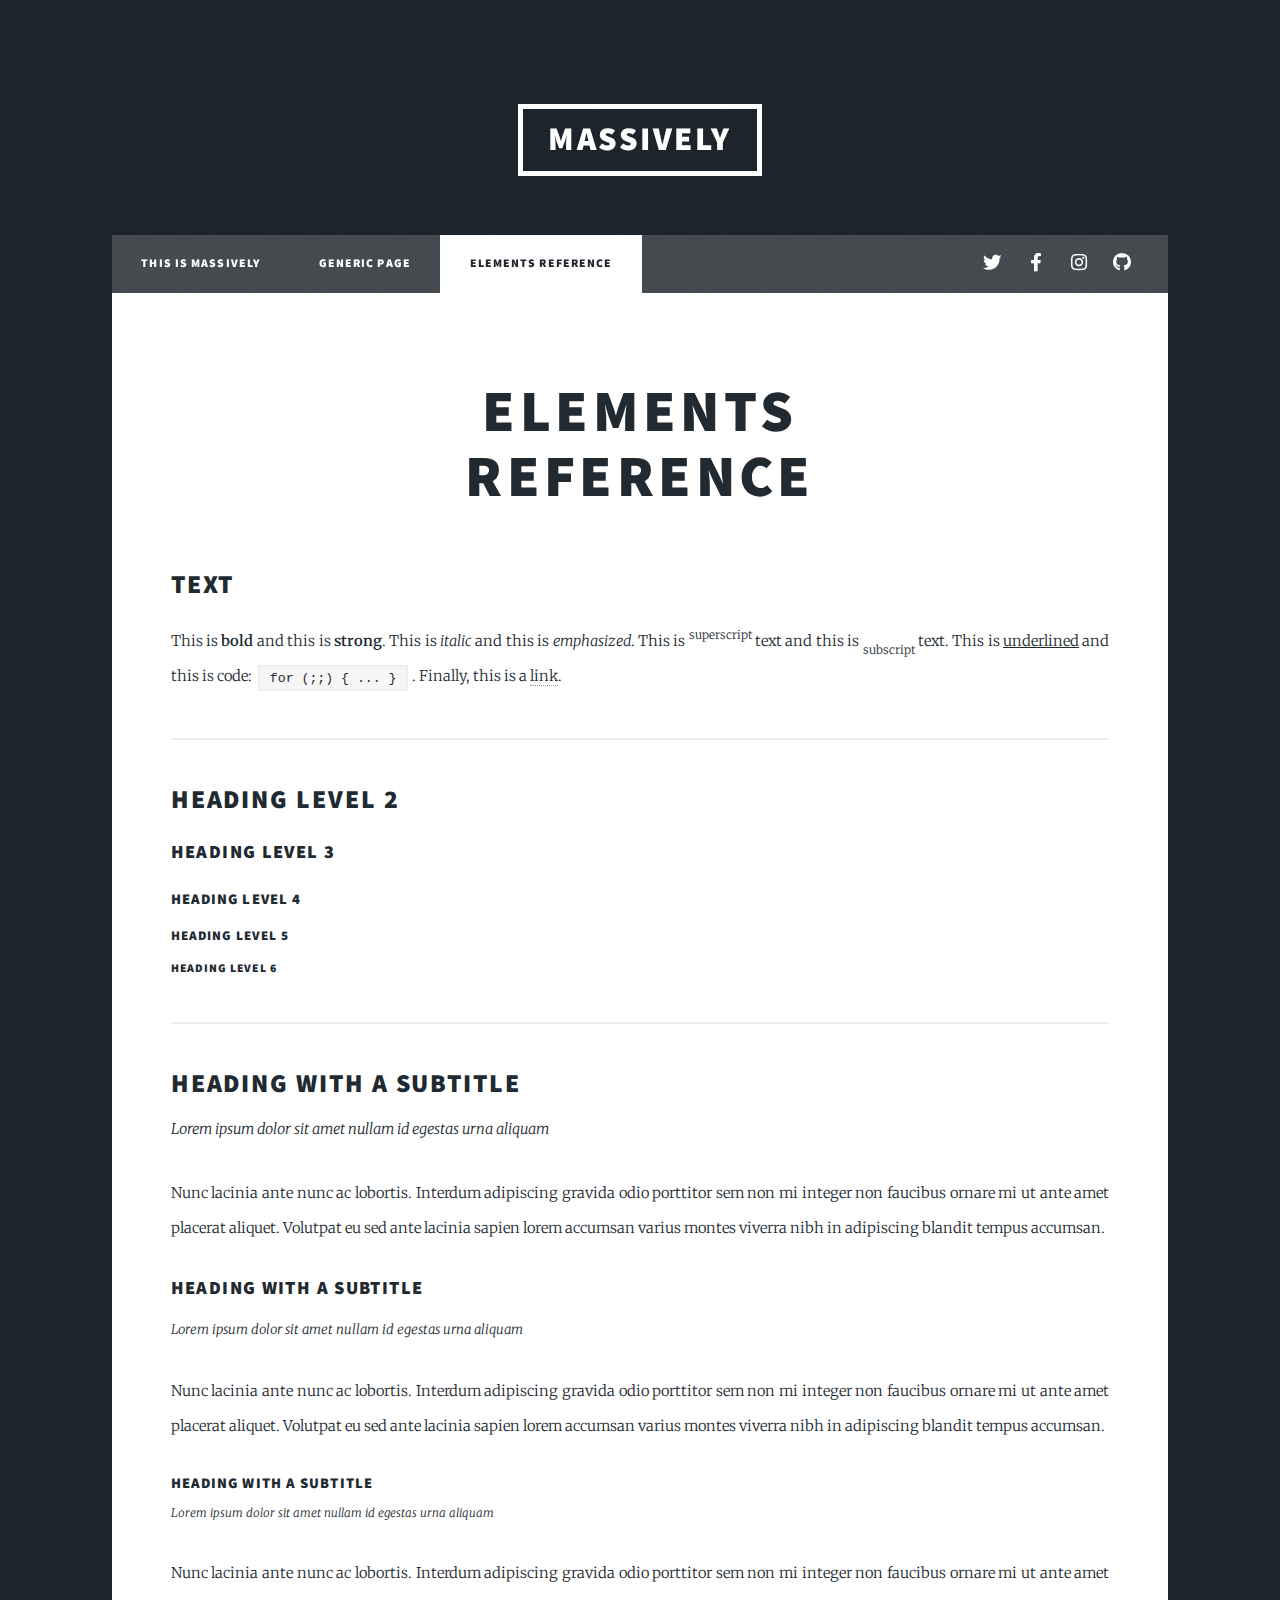
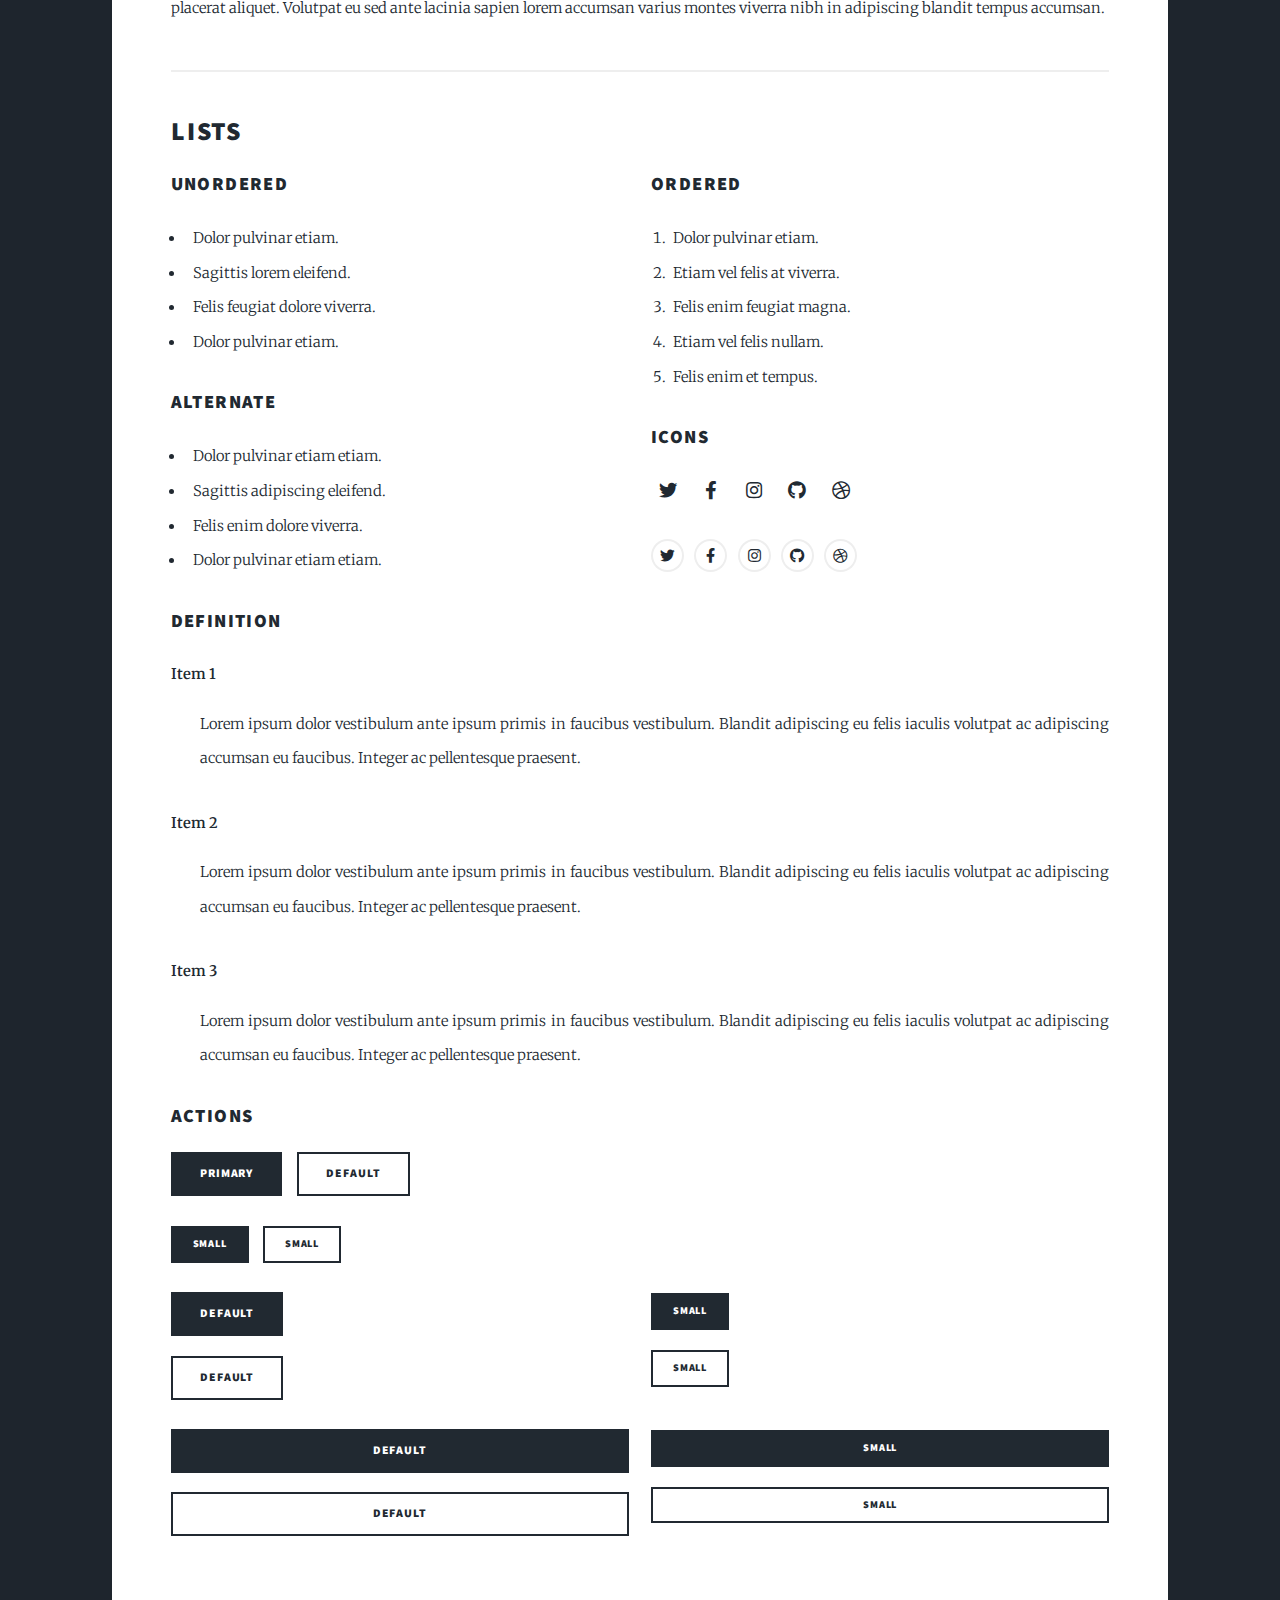
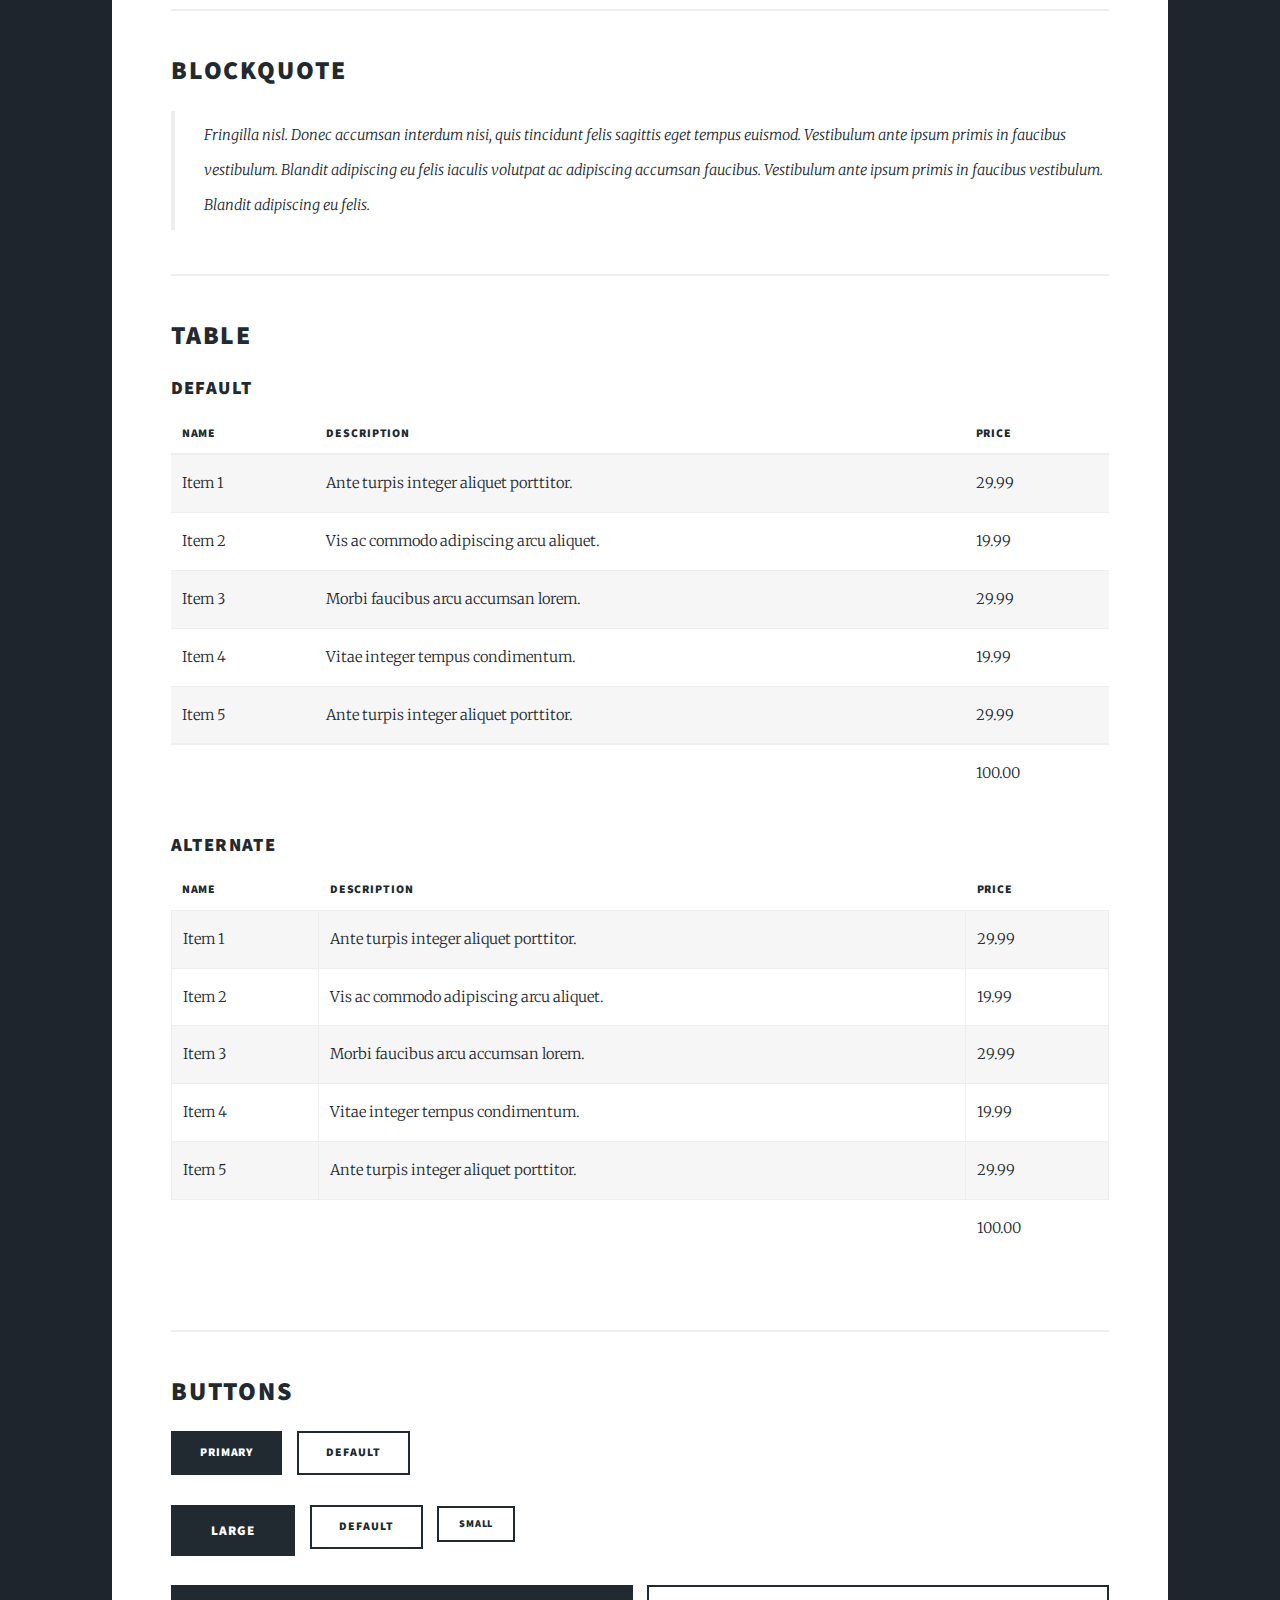
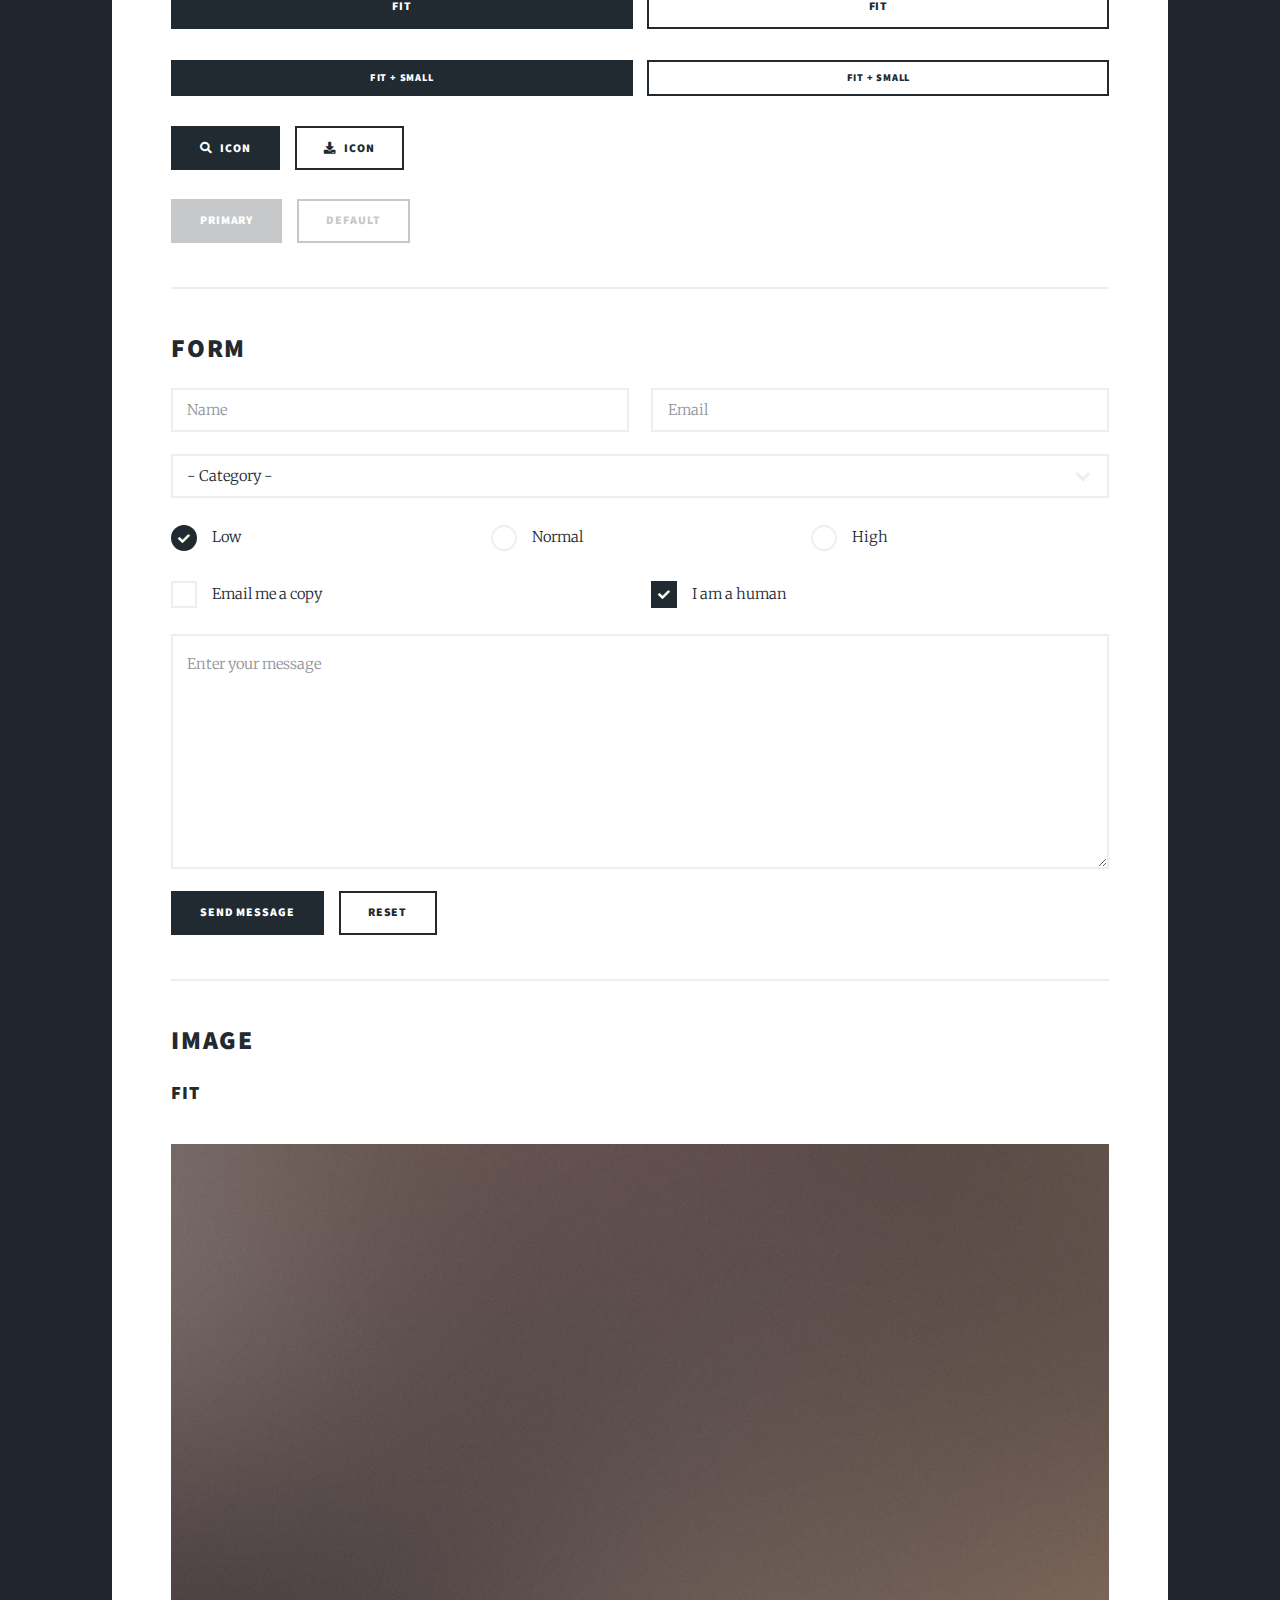
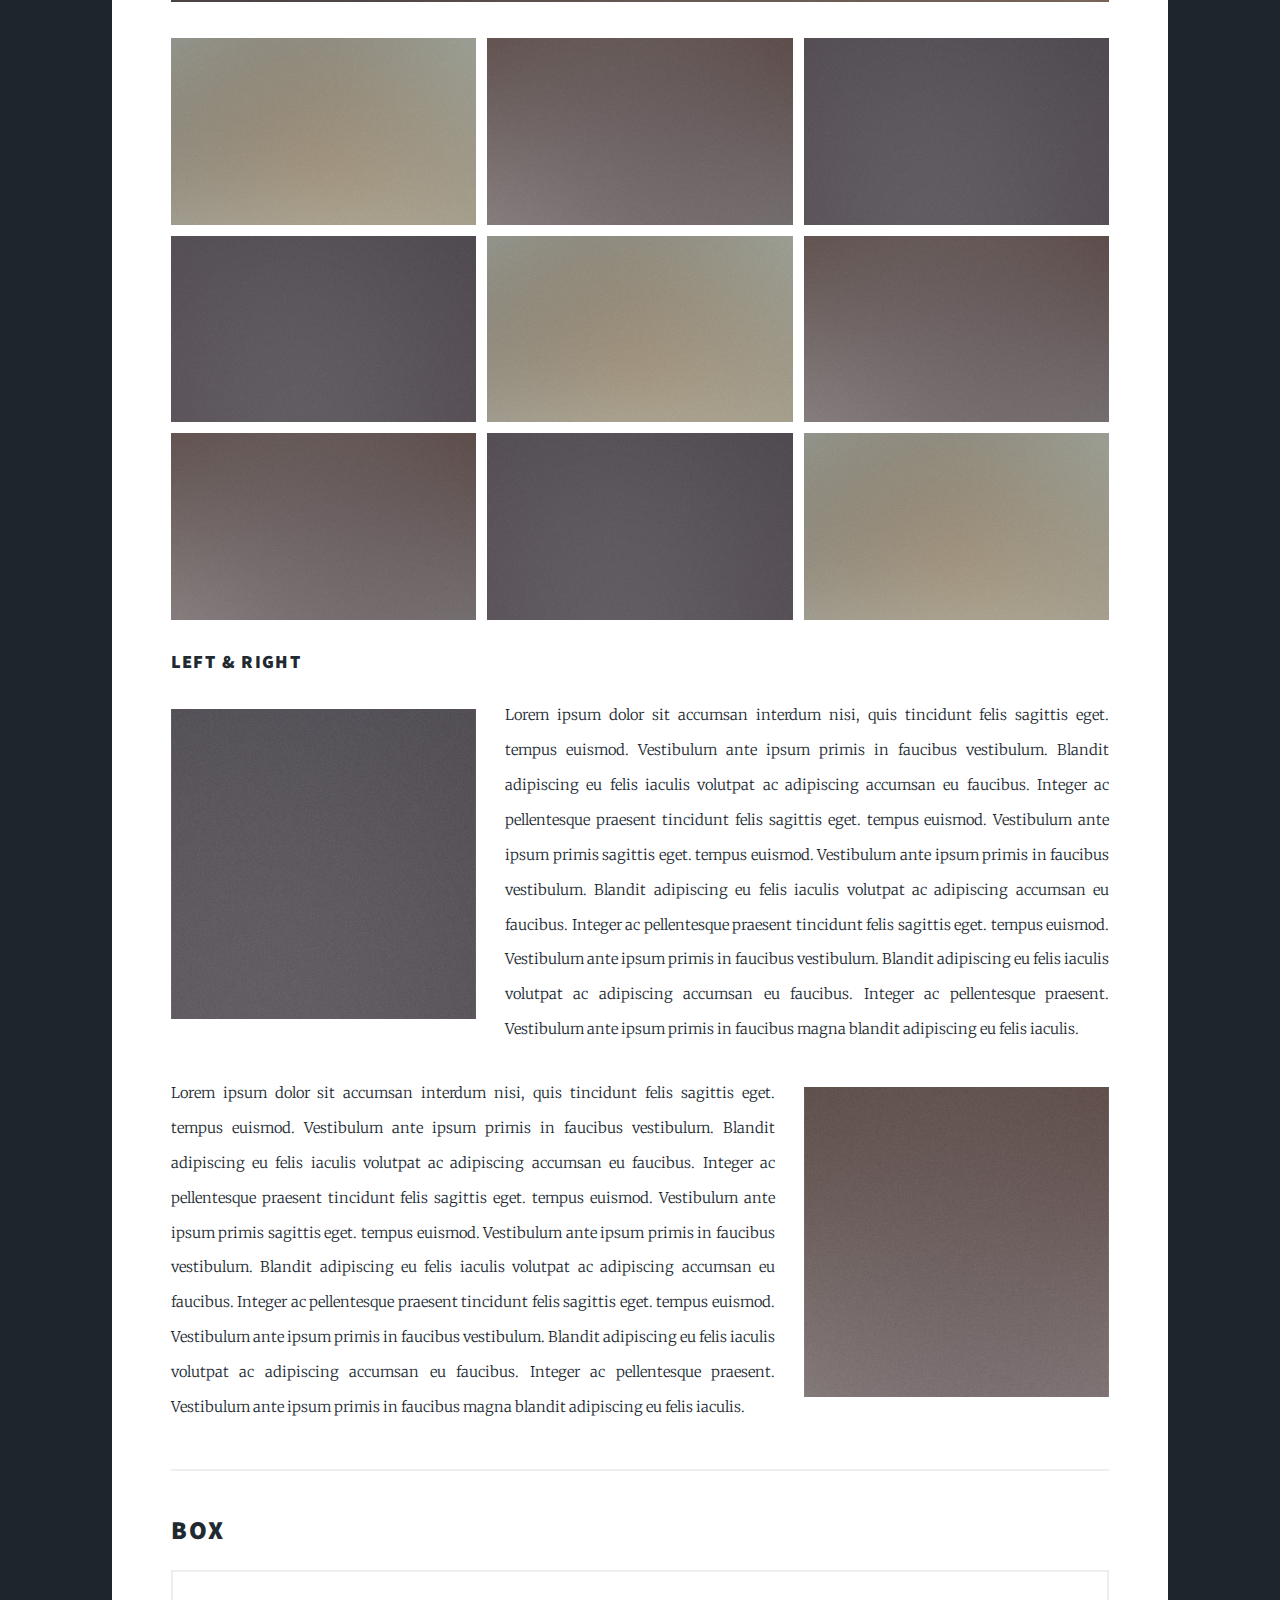
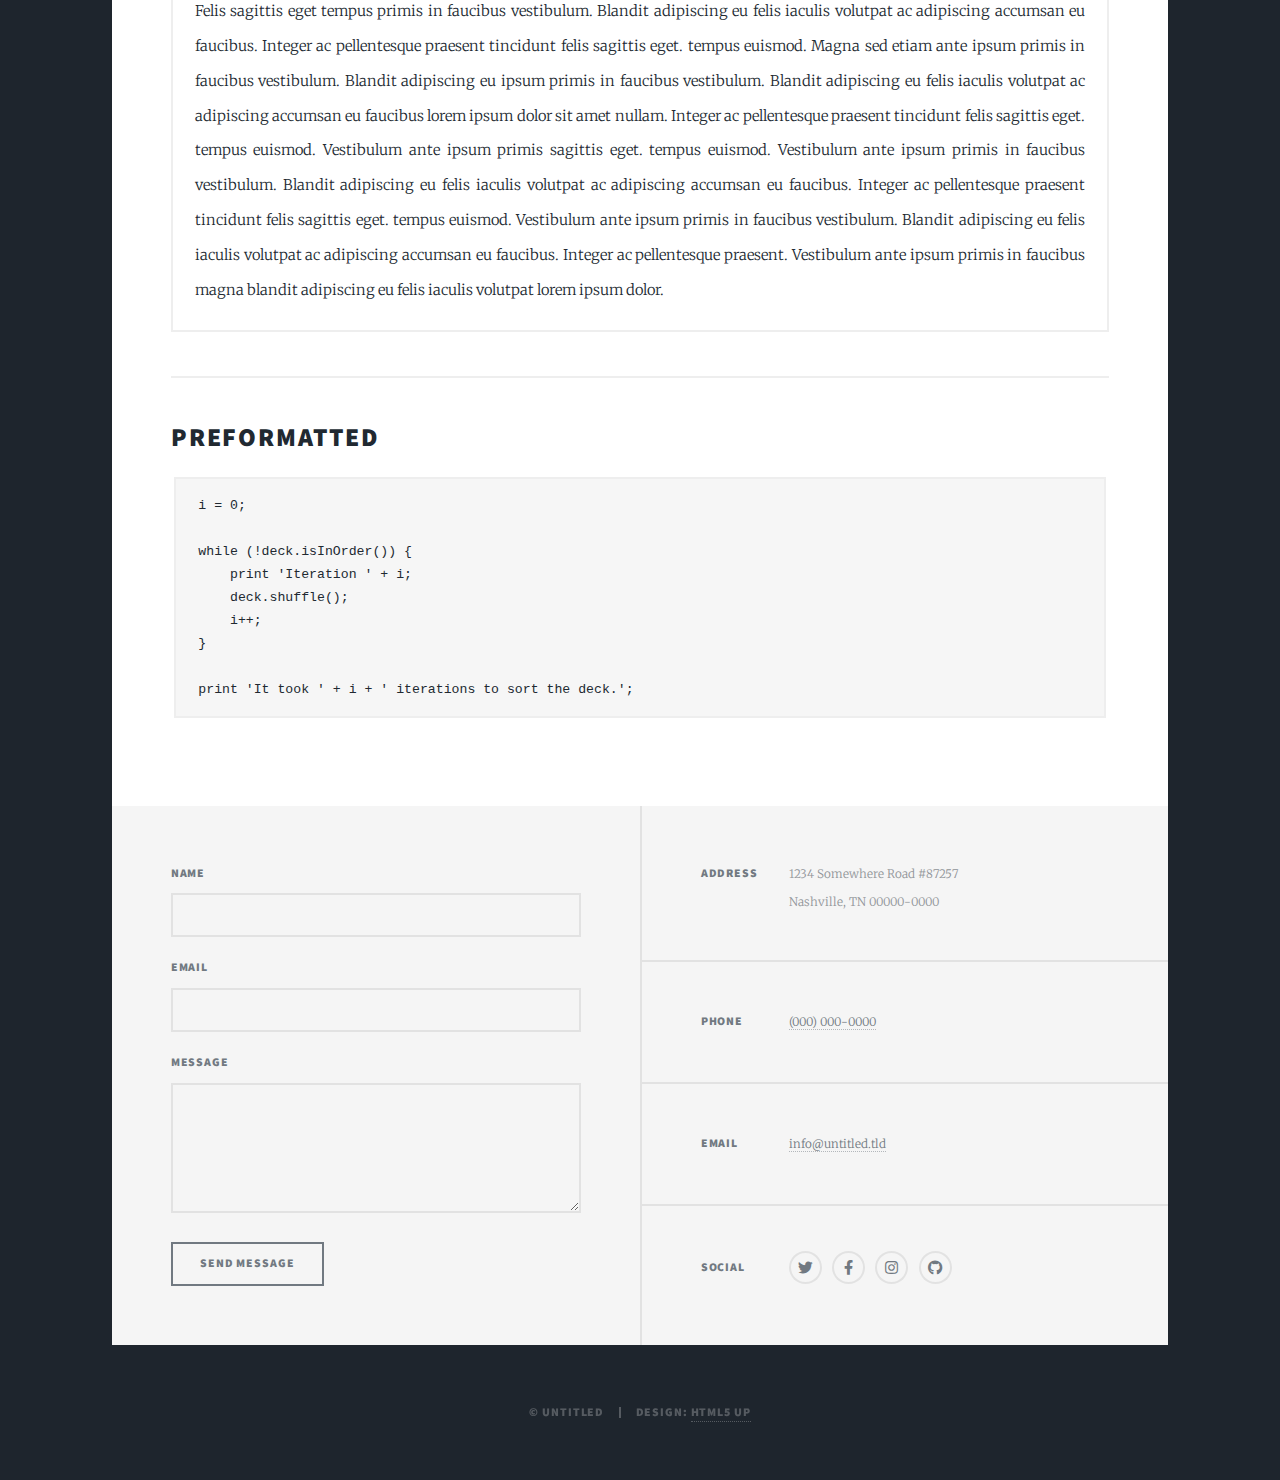
==== commit ab98aaea: "New background and intro page" ====
--- a/elements.html
+++ b/elements.html
@@ -26,7 +26,7 @@
 					<nav id="nav">
 						<ul class="links">
 							<li><a href="index.html">This is Massively</a></li>
-							<li><a href="generic.html">Generic Page</a></li>
+							<li><a href="imitations.html">Generic Page</a></li>
 							<li class="active"><a href="elements.html">Elements Reference</a></li>
 						</ul>
 						<ul class="icons">
--- a/assets/css/main.css
+++ b/assets/css/main.css
@@ -1,10 +1,10 @@
 @import url(fontawesome-all.min.css);
 @import url("https://fonts.googleapis.com/css?family=Merriweather:300,700,300italic,700italic|Source+Sans+Pro:900");
 
-/*
-	Massively by HTML5 UP
-	html5up.net | @ajlkn
-	Free for personal and commercial use under the CCA 3.0 license (html5up.net/license)
+/*
+	Massively by HTML5 UP
+	html5up.net | @ajlkn
+	Free for personal and commercial use under the CCA 3.0 license (html5up.net/license)
 */
 
 html, body, div, span, applet, object,
@@ -3234,7 +3234,7 @@
 			width: 100%;
 			height: 100%;
 			background-color: #212931;
-			background-image: url("../../images/overlay.png"), linear-gradient(0deg, rgba(0, 0, 0, 0.1), rgba(0, 0, 0, 0.1)), url("../../images/bg.jpg");
+			background-image: url("../../images/overlay.png"), linear-gradient(0deg, rgba(0, 0, 0, 0.1), rgba(0, 0, 0, 0.1)), url("../../images/bg2.jpg");
 			background-size: auto,								auto,														100% auto;
 			background-position: center,								center,														top center;
 			background-repeat: repeat,								no-repeat,													no-repeat;
